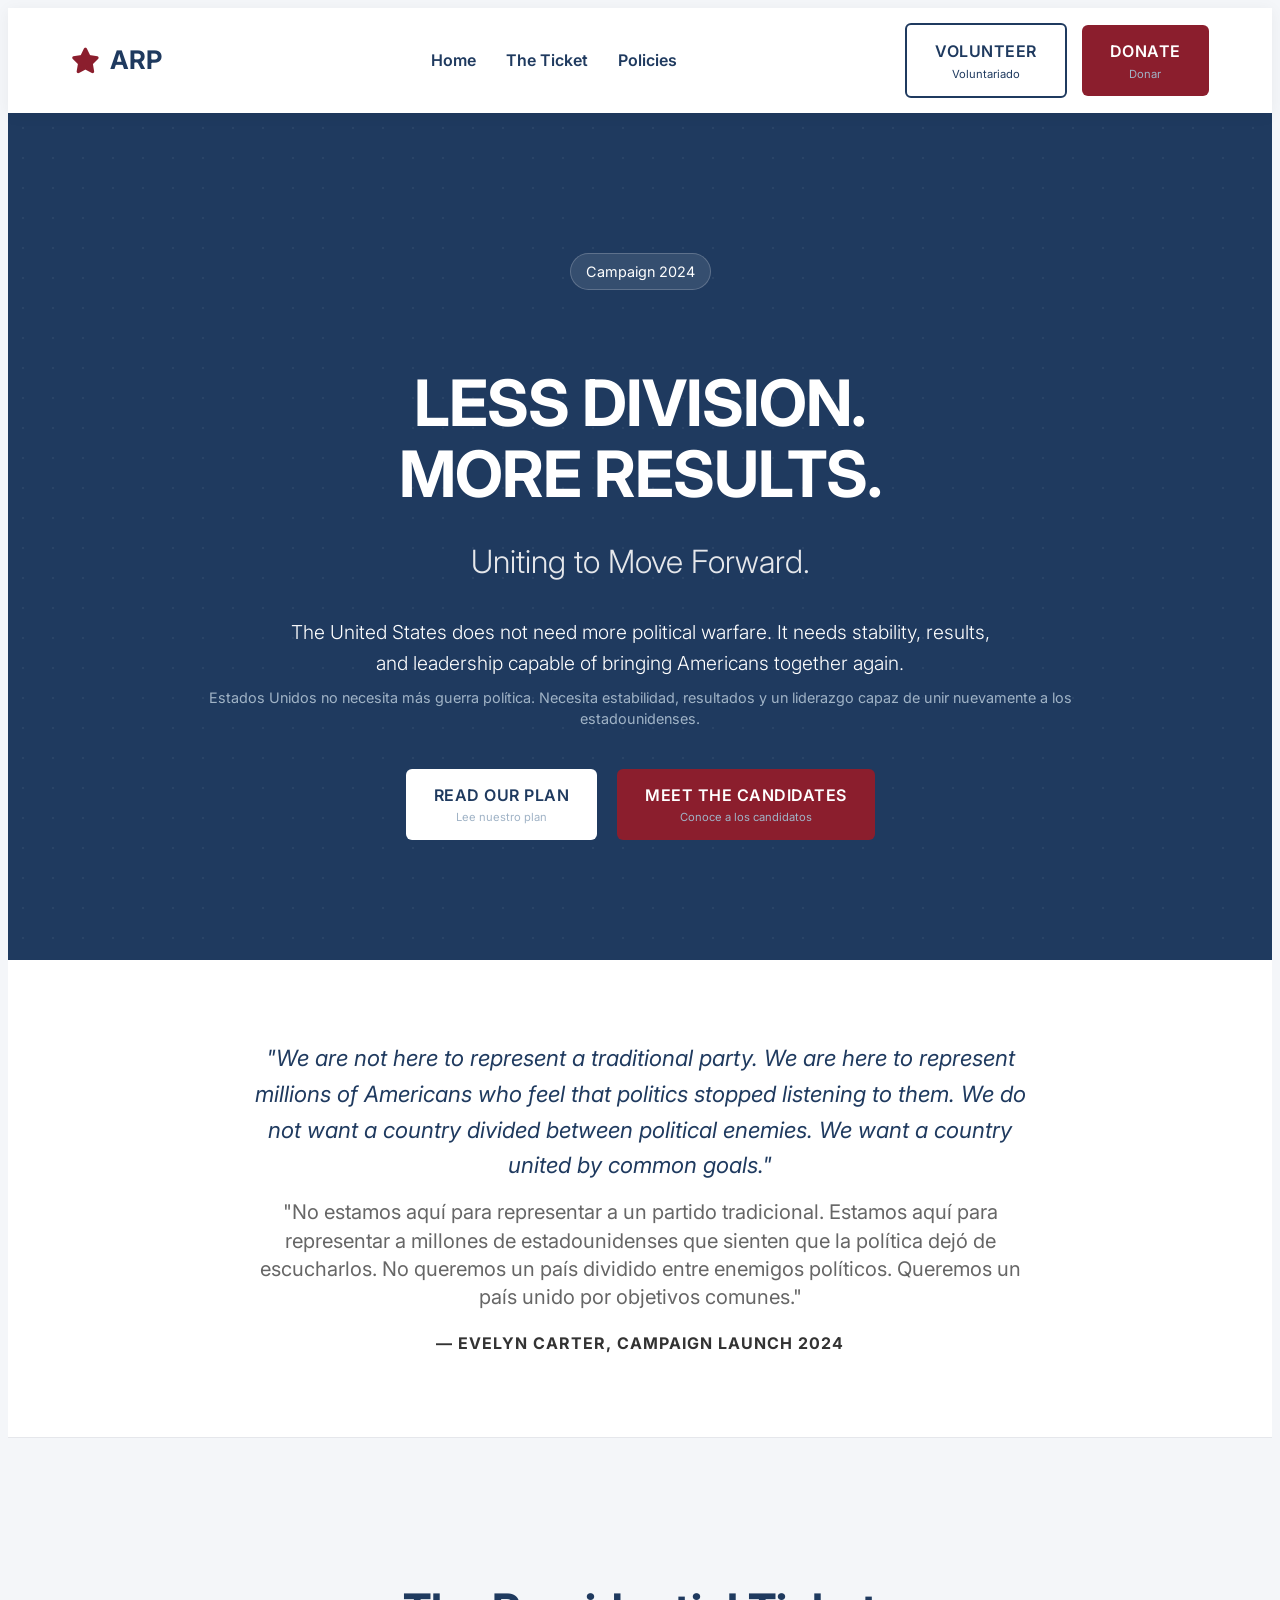
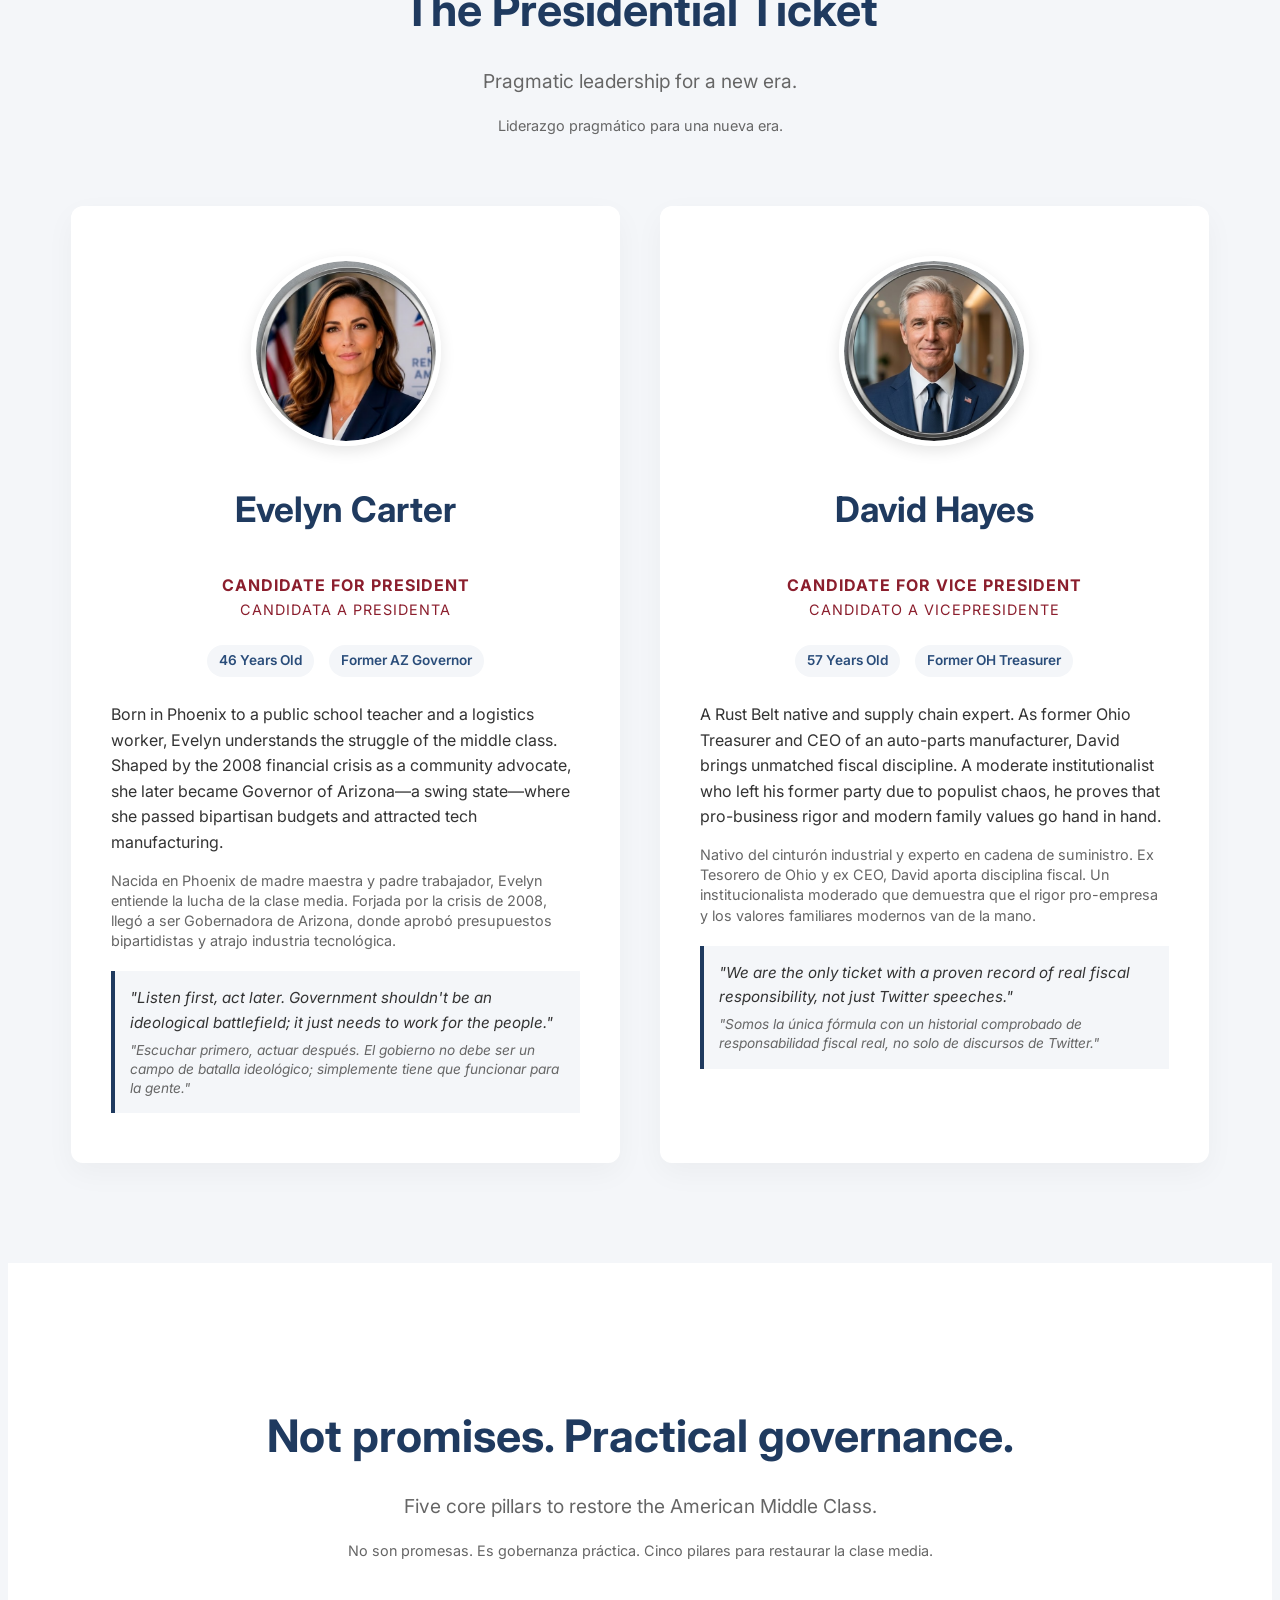
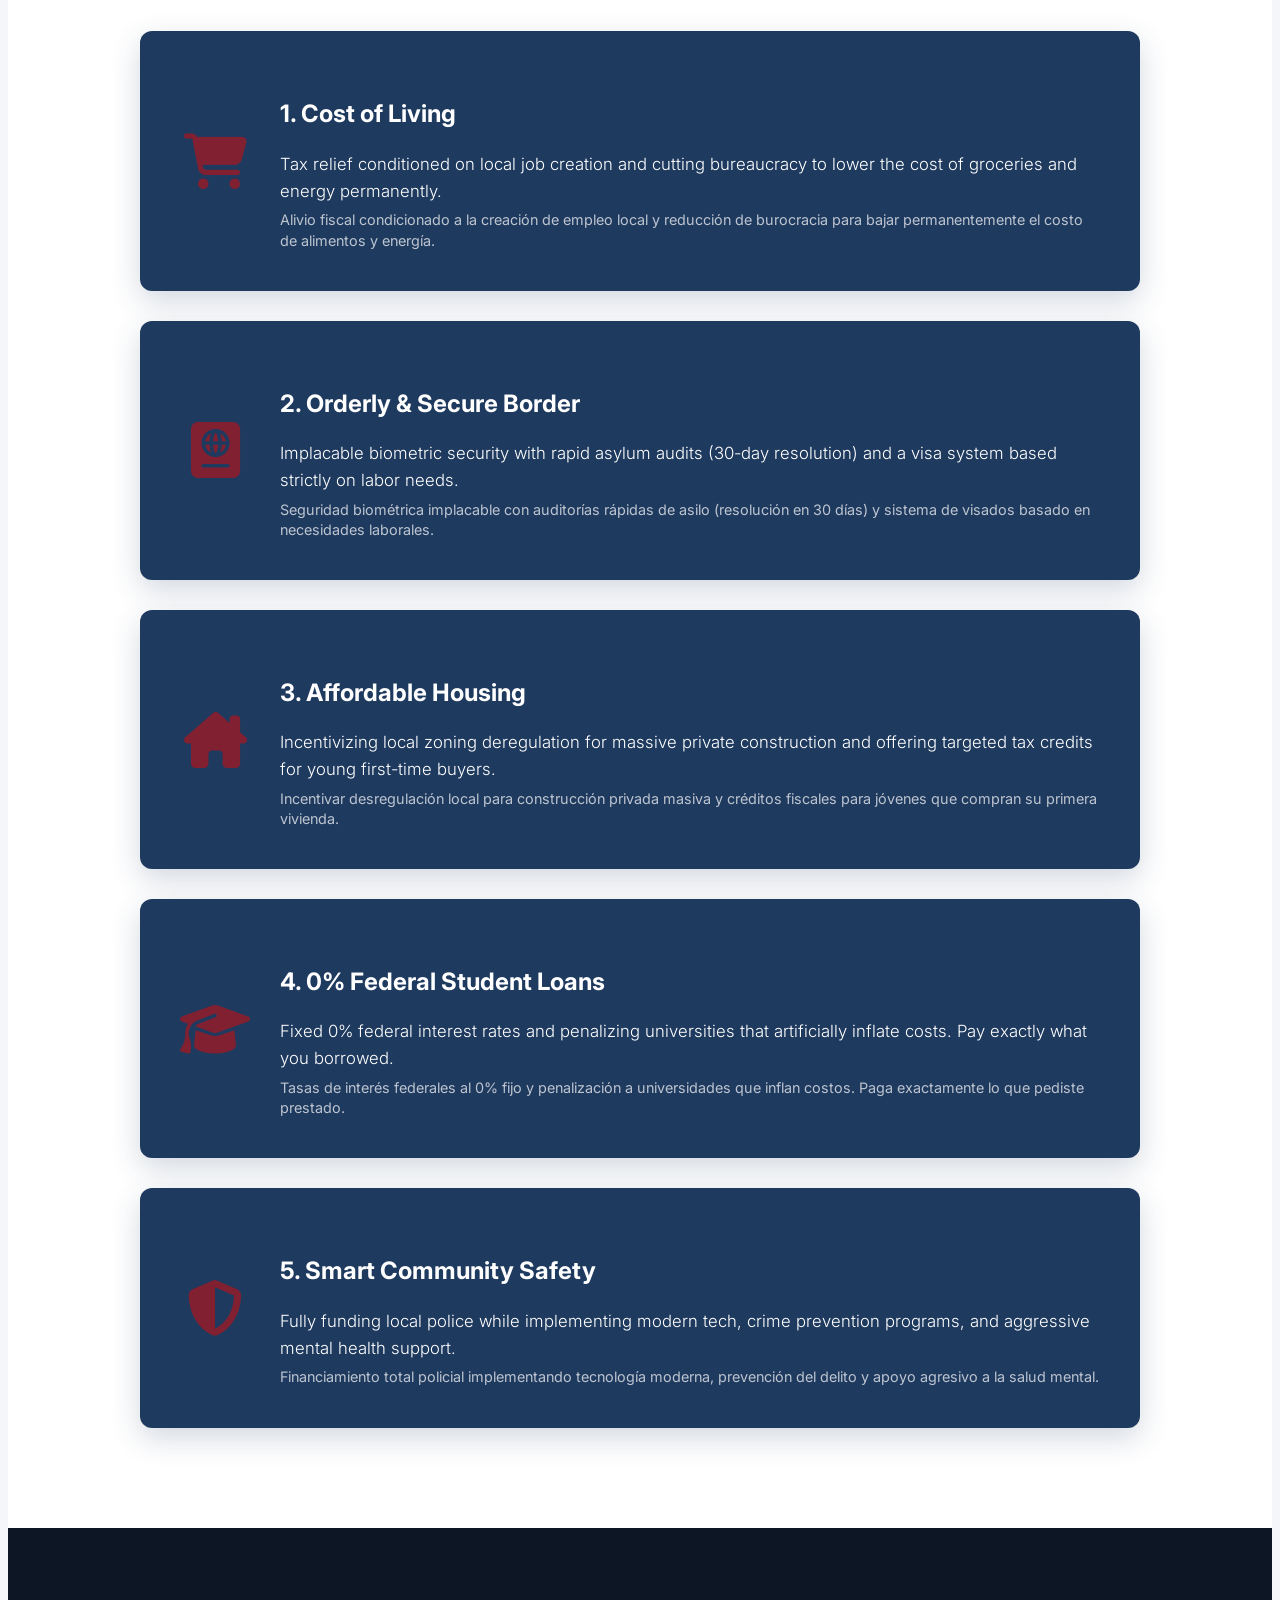
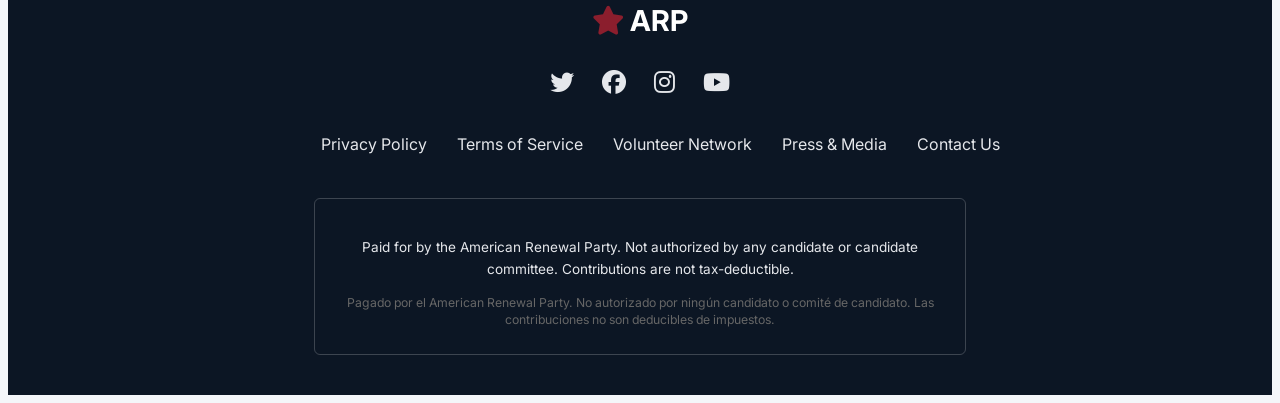
==== index.html @ 7a68fe69 "frist" ====
<!DOCTYPE html>
<html lang="en">
<head>
    <meta charset="UTF-8">
    <meta name="viewport" content="width=device-width, initial-scale=1.0">
    <meta name="description" content="American Renewal Party (ARP) - Uniting to Move Forward. Official Campaign Website for Evelyn Carter and David Hayes.">
    <title>American Renewal Party | Uniting to Move Forward</title>
    
    <!-- Favicon Placeholder -->
    <link rel="icon" href="data:image/svg+xml,<svg xmlns=%22http://www.w3.org/2000/svg%22 viewBox=%220 0 100 100%22><text y=%22.9em%22 font-size=%2290%22>🇺🇸</text></svg>">
    
    <!-- Google Fonts: Inter -->
    <link rel="preconnect" href="https://fonts.googleapis.com">
    <link rel="preconnect" href="https://fonts.gstatic.com" crossorigin>
    <link href="https://fonts.googleapis.com/css2?family=Inter:wght@300;400;500;600;700&display=swap" rel="stylesheet">
    
    <!-- Font Awesome for Icons -->
    <link rel="stylesheet" href="https://cdnjs.cloudflare.com/ajax/libs/font-awesome/6.4.0/css/all.min.css">

    <!-- Linking external stylesheet -->
    <link rel="stylesheet" href="css/styles.css">
</head>
<body>

    <!-- ========================================
         1. HEADER / NAVBAR
         ======================================== -->
    <header>
        <div class="logo">
            <i class="fa-solid fa-star"></i> ARP
        </div>
        <nav>
            <ul class="nav-links">
                <li><a href="#">Home</a></li>
                <li><a href="#ticket">The Ticket</a></li>
                <li><a href="#policies">Policies</a></li>
            </ul>
        </nav>
        <div class="nav-actions">
            <a href="#" class="btn btn-outline" style="color: var(--steel-blue); border-color: var(--steel-blue);">
                Volunteer
                <span class="es-text" style="color: inherit;">Voluntariado</span>
            </a>
            <a href="#" class="btn btn-red">
                DONATE
                <span class="es-text">Donar</span>
            </a>
        </div>
    </header>

    <!-- ========================================
         2. HERO SECTION
         ======================================== -->
    <section class="hero fade-in">
        <div class="hero-content">
            <div class="hero-badge">Campaign 2024</div>
            <h1>LESS DIVISION.<br>MORE RESULTS.</h1>
            <h2>Uniting to Move Forward.</h2>
            <p class="lead">The United States does not need more political warfare. It needs stability, results, and leadership capable of bringing Americans together again.</p>
            <span class="es-text">Estados Unidos no necesita más guerra política. Necesita estabilidad, resultados y un liderazgo capaz de unir nuevamente a los estadounidenses.</span>
            
            <div class="hero-buttons">
                <a href="#policies" class="btn btn-white">
                    Read Our Plan
                    <span class="es-text">Lee nuestro plan</span>
                </a>
                <a href="#ticket" class="btn btn-red">
                    Meet the Candidates
                    <span class="es-text">Conoce a los candidatos</span>
                </a>
            </div>
        </div>
    </section>

    <!-- ========================================
         3. SPEECH / MANIFESTO BLOCK
         ======================================== -->
    <section class="manifesto fade-in">
        <blockquote>
            "We are not here to represent a traditional party. We are here to represent millions of Americans who feel that politics stopped listening to them. We do not want a country divided between political enemies. We want a country united by common goals."
            <span class="es-text" style="color: var(--text-light); font-style: normal; margin-top: 15px;">"No estamos aquí para representar a un partido tradicional. Estamos aquí para representar a millones de estadounidenses que sienten que la política dejó de escucharlos. No queremos un país dividido entre enemigos políticos. Queremos un país unido por objetivos comunes."</span>
        </blockquote>
        <div class="author">— Evelyn Carter, Campaign Launch 2024</div>
    </section>

    <!-- ========================================
         4. PRESIDENTIAL TICKET SECTION
         ======================================== -->
    <section id="ticket" class="ticket-section">
        <div class="section-header fade-in">
            <h2>The Presidential Ticket</h2>
            <p style="color: var(--text-light); font-size: 1.2rem;">Pragmatic leadership for a new era.</p>
            <span class="es-text">Liderazgo pragmático para una nueva era.</span>
        </div>

        <div class="ticket-container">
            
            <!-- Candidate 1: Evelyn -->
            <div class="candidate-card fade-in" style="animation-delay: 0.1s;">
                <div class="img-placeholder">
                    <!-- Ruta actualizada apuntando a la carpeta assets/images -->
                    <img src="assets/images/evelyn.png" alt="Evelyn Carter" onerror="this.onerror=null; this.src='https://placehold.co/180x180/E5E7EB/666666?text=Foto+Evelyn';">
                </div>
                <h3>Evelyn Carter</h3>
                <div class="candidate-role">
                    Candidate for President
                    <span class="es-text" style="color: inherit; margin-top: 2px;">Candidata a Presidenta</span>
                </div>
                <div class="candidate-stats">
                    <span>46 Years Old</span>
                    <span>Former AZ Governor</span>
                </div>
                <div class="candidate-bio">
                    <p>Born in Phoenix to a public school teacher and a logistics worker, Evelyn understands the struggle of the middle class. Shaped by the 2008 financial crisis as a community advocate, she later became Governor of Arizona—a swing state—where she passed bipartisan budgets and attracted tech manufacturing.</p>
                    <span class="es-text">Nacida en Phoenix de madre maestra y padre trabajador, Evelyn entiende la lucha de la clase media. Forjada por la crisis de 2008, llegó a ser Gobernadora de Arizona, donde aprobó presupuestos bipartidistas y atrajo industria tecnológica.</span>
                </div>
                <div class="quote-box">
                    "Listen first, act later. Government shouldn't be an ideological battlefield; it just needs to work for the people."
                    <span class="es-text">"Escuchar primero, actuar después. El gobierno no debe ser un campo de batalla ideológico; simplemente tiene que funcionar para la gente."</span>
                </div>
            </div>

            <!-- Candidate 2: David -->
            <div class="candidate-card fade-in" style="animation-delay: 0.2s;">
                <div class="img-placeholder">
                    <!-- Ruta actualizada apuntando a la carpeta assets/images -->
                    <img src="assets/images/david.jpg" alt="David Hayes" onerror="this.onerror=null; this.src='https://placehold.co/180x180/E5E7EB/666666?text=Foto+David';">
                </div>
                <h3>David Hayes</h3>
                <div class="candidate-role">
                    Candidate for Vice President
                    <span class="es-text" style="color: inherit; margin-top: 2px;">Candidato a Vicepresidente</span>
                </div>
                <div class="candidate-stats">
                    <span>57 Years Old</span>
                    <span>Former OH Treasurer</span>
                </div>
                <div class="candidate-bio">
                    <p>A Rust Belt native and supply chain expert. As former Ohio Treasurer and CEO of an auto-parts manufacturer, David brings unmatched fiscal discipline. A moderate institutionalist who left his former party due to populist chaos, he proves that pro-business rigor and modern family values go hand in hand.</p>
                    <span class="es-text">Nativo del cinturón industrial y experto en cadena de suministro. Ex Tesorero de Ohio y ex CEO, David aporta disciplina fiscal. Un institucionalista moderado que demuestra que el rigor pro-empresa y los valores familiares modernos van de la mano.</span>
                </div>
                <div class="quote-box">
                    "We are the only ticket with a proven record of real fiscal responsibility, not just Twitter speeches."
                    <span class="es-text">"Somos la única fórmula con un historial comprobado de responsabilidad fiscal real, no solo de discursos de Twitter."</span>
                </div>
            </div>

        </div>
    </section>

    <!-- ========================================
         5. POLICY SOLUTIONS SECTION
         ======================================== -->
    <section id="policies" class="policies-section">
        <div class="section-header fade-in">
            <h2>Not promises. Practical governance.</h2>
            <p style="color: var(--text-light); font-size: 1.2rem;">Five core pillars to restore the American Middle Class.</p>
            <span class="es-text">No son promesas. Es gobernanza práctica. Cinco pilares para restaurar la clase media.</span>
        </div>

        <div class="policies-list">
            
            <div class="policy-block fade-in">
                <i class="fa-solid fa-cart-shopping"></i>
                <div class="policy-block-content">
                    <h3>1. Cost of Living</h3>
                    <p>Tax relief conditioned on local job creation and cutting bureaucracy to lower the cost of groceries and energy permanently.</p>
                    <span class="es-text">Alivio fiscal condicionado a la creación de empleo local y reducción de burocracia para bajar permanentemente el costo de alimentos y energía.</span>
                </div>
            </div>

            <div class="policy-block fade-in" style="animation-delay: 0.1s;">
                <i class="fa-solid fa-passport"></i>
                <div class="policy-block-content">
                    <h3>2. Orderly & Secure Border</h3>
                    <p>Implacable biometric security with rapid asylum audits (30-day resolution) and a visa system based strictly on labor needs.</p>
                    <span class="es-text">Seguridad biométrica implacable con auditorías rápidas de asilo (resolución en 30 días) y sistema de visados basado en necesidades laborales.</span>
                </div>
            </div>

            <div class="policy-block fade-in" style="animation-delay: 0.2s;">
                <i class="fa-solid fa-house-chimney"></i>
                <div class="policy-block-content">
                    <h3>3. Affordable Housing</h3>
                    <p>Incentivizing local zoning deregulation for massive private construction and offering targeted tax credits for young first-time buyers.</p>
                    <span class="es-text">Incentivar desregulación local para construcción privada masiva y créditos fiscales para jóvenes que compran su primera vivienda.</span>
                </div>
            </div>

            <div class="policy-block fade-in" style="animation-delay: 0.3s;">
                <i class="fa-solid fa-graduation-cap"></i>
                <div class="policy-block-content">
                    <h3>4. 0% Federal Student Loans</h3>
                    <p>Fixed 0% federal interest rates and penalizing universities that artificially inflate costs. Pay exactly what you borrowed.</p>
                    <span class="es-text">Tasas de interés federales al 0% fijo y penalización a universidades que inflan costos. Paga exactamente lo que pediste prestado.</span>
                </div>
            </div>

            <div class="policy-block fade-in" style="animation-delay: 0.4s;">
                <i class="fa-solid fa-shield-halved"></i>
                <div class="policy-block-content">
                    <h3>5. Smart Community Safety</h3>
                    <p>Fully funding local police while implementing modern tech, crime prevention programs, and aggressive mental health support.</p>
                    <span class="es-text">Financiamiento total policial implementando tecnología moderna, prevención del delito y apoyo agresivo a la salud mental.</span>
                </div>
            </div>

        </div>
    </section>

    <!-- ========================================
         6. FOOTER
         ======================================== -->
    <footer>
        <div class="footer-logo">
            <i class="fa-solid fa-star" style="color: var(--dark-red);"></i> ARP
        </div>
        
        <div class="footer-social">
            <a href="#"><i class="fa-brands fa-twitter"></i></a>
            <a href="#"><i class="fa-brands fa-facebook"></i></a>
            <a href="#"><i class="fa-brands fa-instagram"></i></a>
            <a href="#"><i class="fa-brands fa-youtube"></i></a>
        </div>

        <ul class="footer-links">
            <li><a href="#">Privacy Policy</a></li>
            <li><a href="#">Terms of Service</a></li>
            <li><a href="#">Volunteer Network</a></li>
            <li><a href="#">Press & Media</a></li>
            <li><a href="#">Contact Us</a></li>
        </ul>

        <div class="disclaimer-box">
            <p>Paid for by the American Renewal Party. Not authorized by any candidate or candidate committee. Contributions are not tax-deductible.</p>
            <span class="es-text">Pagado por el American Renewal Party. No autorizado por ningún candidato o comité de candidato. Las contribuciones no son deducibles de impuestos.</span>
        </div>
    </footer>

</body>
</html>
---- css/styles.css ----
/* ========================================
CSS VARIABLES & PALETTE
======================================== */
:root {
--steel-blue: #1F3A5F;
--steel-light: #2A4D7A;
--white: #FFFFFF;
--silver-gray: #E5E7EB;
--light-bg: #F4F6F9;
--dark-red: #8B1E2D;
--text-main: #333333;
--text-light: #666666;
--dark-bg: #152740;
}

/* ========================================
GLOBAL STYLES
======================================== */

{ margin: 0; padding: 0; box-sizing: border-box; }
html { scroll-behavior: smooth; }
body {
font-family: 'Inter', sans-serif;
color: var(--text-main);
background-color: var(--light-bg);
line-height: 1.6;
}
a { text-decoration: none; color: inherit; }
ul { list-style: none; }

.container {
max-width: 1200px;
margin: 0 auto;
padding: 0 5%;
}

/* Bilingual Styling */
.es-text {
display: block;
font-size: 0.9em;
color: var(--text-light);
margin-top: 6px;
font-weight: 400;
line-height: 1.4;
}
.dark-bg .es-text, .hero .es-text, .btn .es-text {
color: #A0B3C6;
}

/* Animations */
.fade-in {
animation: fadeIn 1s ease-out forwards;
opacity: 0;
transform: translateY(20px);
}
@keyframes fadeIn {
to { opacity: 1; transform: translateY(0); }
}

/* ========================================
BUTTONS
======================================== */
.btn {
display: inline-block;
padding: 14px 28px;
border-radius: 6px;
font-weight: 600;
text-transform: uppercase;
letter-spacing: 0.5px;
transition: all 0.3s ease;
cursor: pointer;
border: none;
text-align: center;
}
.btn .es-text { margin-top: 2px; font-size: 0.7em; letter-spacing: 0; text-transform: none; }
.btn-blue { background-color: var(--steel-blue); color: var(--white); }
.btn-blue:hover { background-color: #162a45; transform: translateY(-2px); box-shadow: 0 4px 10px rgba(31, 58, 95, 0.3); }
.btn-red { background-color: var(--dark-red); color: var(--white); }
.btn-red:hover { background-color: #6a1622; transform: translateY(-2px); box-shadow: 0 4px 10px rgba(139, 30, 45, 0.3); }
.btn-outline { border: 2px solid var(--white); color: var(--white); }
.btn-outline:hover { background-color: var(--white); color: var(--steel-blue); }

.btn-white { background-color: var(--white); color: var(--steel-blue); }
.btn-white:hover { background-color: var(--silver-gray); transform: translateY(-2px); box-shadow: 0 4px 10px rgba(255, 255, 255, 0.3); }

/* ========================================

HEADER / NAVBAR
======================================== */
header {
background-color: var(--white);
position: sticky;
top: 0;
z-index: 1000;
box-shadow: 0 2px 15px rgba(0,0,0,0.05);
padding: 15px 5%;
display: flex;
justify-content: space-between;
align-items: center;
}
.logo { font-size: 1.6rem; font-weight: 700; color: var(--steel-blue); display: flex; align-items: center; gap: 10px; }
.logo i { color: var(--dark-red); }
.nav-links { display: flex; gap: 30px; }
.nav-links a { font-weight: 600; color: var(--steel-blue); transition: color 0.3s ease; }
.nav-links a:hover { color: var(--dark-red); }
.nav-actions { display: flex; gap: 15px; align-items: center; }

/* ========================================
2. HERO SECTION
======================================== */
.hero {
background-color: var(--steel-blue);
color: var(--white);
padding: 140px 5% 120px;
text-align: center;
position: relative;
overflow: hidden;
}
.hero::before {
content: ''; position: absolute; top: 0; left: 0; right: 0; bottom: 0;
background-image: radial-gradient(circle, rgba(255,255,255,0.05) 1px, transparent 1px);
background-size: 30px 30px; pointer-events: none;
}
.hero-content { position: relative; z-index: 1; max-width: 900px; margin: 0 auto; }
.hero-badge {
display: inline-block; padding: 6px 15px; background: rgba(255,255,255,0.1);
border-radius: 20px; font-size: 0.9rem; margin-bottom: 25px; border: 1px solid rgba(255,255,255,0.2);
}
.hero h1 { font-size: 4rem; font-weight: 700; margin-bottom: 10px; letter-spacing: -1px; line-height: 1.1; }
.hero h2 { font-size: 2rem; font-weight: 300; margin-bottom: 30px; color: var(--silver-gray); }
.hero p.lead { font-size: 1.2rem; font-weight: 300; margin-bottom: 10px; max-width: 700px; margin-left: auto; margin-right: auto; }
.hero-buttons { display: flex; justify-content: center; gap: 20px; margin-top: 40px; }

/* ========================================
3. SPEECH / MANIFESTO BLOCK
======================================== */
.manifesto {
background-color: var(--white);
padding: 80px 5%;
text-align: center;
border-bottom: 1px solid var(--silver-gray);
}
.manifesto blockquote {
max-width: 800px; margin: 0 auto; font-size: 1.4rem; font-style: italic; color: var(--steel-blue); line-height: 1.6;
}
.manifesto .author {
margin-top: 20px; font-weight: 700; color: var(--text-main); text-transform: uppercase; letter-spacing: 1px;
}

/* ========================================
4. PRESIDENTIAL TICKET SECTION
======================================== */
.ticket-section { padding: 100px 5%; background-color: var(--light-bg); }
.section-header { text-align: center; margin-bottom: 70px; }
.section-header h2 { font-size: 2.8rem; color: var(--steel-blue); margin-bottom: 10px; }

.ticket-container { max-width: 1200px; margin: 0 auto; display: grid; grid-template-columns: 1fr 1fr; gap: 40px; }
.candidate-card {
background: var(--white); padding: 50px 40px; border-radius: 12px; box-shadow: 0 10px 30px rgba(0,0,0,0.04);
transition: transform 0.3s ease; position: relative; overflow: hidden;
}
.candidate-card:hover { transform: translateY(-5px); box-shadow: 0 15px 40px rgba(0,0,0,0.08); }
.candidate-card::top-border {
content: ''; position: absolute; top: 0; left: 0; right: 0; height: 5px; background-color: var(--steel-blue);
}

/* --- ESTILOS DE IMAGEN ACTUALIZADOS PARA CENTRAR LOS ROSTROS --- */
.img-placeholder {
width: 180px; height: 180px;
margin: 0 auto 25px; display: flex; align-items: center; justify-content: center;
border: 5px solid var(--white);
box-shadow: 0 5px 15px rgba(0,0,0,0.1);
border-radius: 50%;
overflow: hidden;
}

.img-placeholder img {
width: 100%;
height: 100%;
object-fit: cover;
border-radius: 50%;
/* Esta es la clave: ajusta el enfoque de la imagen más hacia arriba.
'center' es el eje X, '15%' es el eje Y (más cerca del borde superior) */
object-position: center 15%;
}

.candidate-card h3 { color: var(--steel-blue); font-size: 2.2rem; text-align: center; }
.candidate-role { font-weight: 700; color: var(--dark-red); text-align: center; margin-bottom: 25px; text-transform: uppercase; letter-spacing: 1px; }
.candidate-stats {
display: flex; justify-content: center; gap: 15px; margin-bottom: 25px; font-size: 0.85rem; font-weight: 600; color: var(--steel-light);
}
.candidate-stats span { background: var(--light-bg); padding: 5px 12px; border-radius: 20px; }
.candidate-bio p { margin-bottom: 15px; font-size: 1rem; color: var(--text-main); }
.quote-box {
background: var(--light-bg); border-left: 4px solid var(--steel-blue); padding: 15px; margin-top: 20px; font-style: italic; font-size: 0.95rem;
}

/* ========================================
5. POLICY SOLUTIONS SECTION
======================================== */
.policies-section { padding: 100px 5%; background-color: var(--white); text-align: center; }
.policies-list {
max-width: 1000px; margin: 0 auto; display: flex; flex-direction: column; gap: 30px;
}
.policy-block {
background: var(--steel-blue); color: var(--white); padding: 40px; border-radius: 12px;
display: flex; align-items: center; gap: 30px; box-shadow: 0 10px 30px rgba(31, 58, 95, 0.2);
text-align: left; transition: transform 0.3s ease;
}
.policy-block:hover { transform: translateY(-3px); box-shadow: 0 15px 40px rgba(31, 58, 95, 0.3); }
.policy-block i { font-size: 3.5rem; color: var(--dark-red); opacity: 0.9; min-width: 70px; text-align: center; }
.policy-block-content h3 { font-size: 1.5rem; margin-bottom: 10px; color: var(--white); }
.policy-block-content p { font-size: 1.05rem; margin-bottom: 5px; font-weight: 300; }
.policy-block-content .es-text { color: rgba(255,255,255,0.7); }

/* ========================================
6. FOOTER
======================================== */
footer { background-color: #0c1624; color: var(--silver-gray); padding: 70px 5% 40px; text-align: center; }
.footer-logo { font-size: 1.8rem; font-weight: 700; color: var(--white); margin-bottom: 20px; }
.footer-social { margin-bottom: 30px; }
.footer-social a { color: var(--silver-gray); font-size: 1.5rem; margin: 0 12px; transition: color 0.3s ease; }
.footer-social a:hover { color: var(--white); }
.footer-links { display: flex; justify-content: center; gap: 30px; margin-bottom: 40px; flex-wrap: wrap; }
.footer-links a:hover { color: var(--white); text-decoration: underline; }
.disclaimer-box { border: 1px solid rgba(255,255,255,0.2); padding: 25px; max-width: 600px; margin: 0 auto; border-radius: 6px; font-size: 0.85rem; }

/* ========================================
RESPONSIVE
======================================== */
@media (max-width: 992px) {
.ticket-container { grid-template-columns: 1fr; }
.policy-block { flex-direction: column; text-align: center; }
.policy-block i { margin-bottom: 10px; min-width: auto; }
.hero h1 { font-size: 3rem; }
.hero h2 { font-size: 1.5rem; }
}
@media (max-width: 768px) {
header { flex-direction: column; gap: 15px; }
.nav-links { flex-wrap: wrap; justify-content: center; gap: 15px; }
.nav-actions { width: 100%; flex-direction: column; gap: 15px; }
.nav-actions .btn { width: 100%; }
.hero { padding: 100px 5% 80px; }
.hero-buttons { flex-direction: column; width: 100%; max-width: 350px; margin: 40px auto 0; }
.hero-buttons .btn { width: 100%; }
.manifesto blockquote { font-size: 1.1rem; }
.policy-block { padding: 30px 20px; }
}
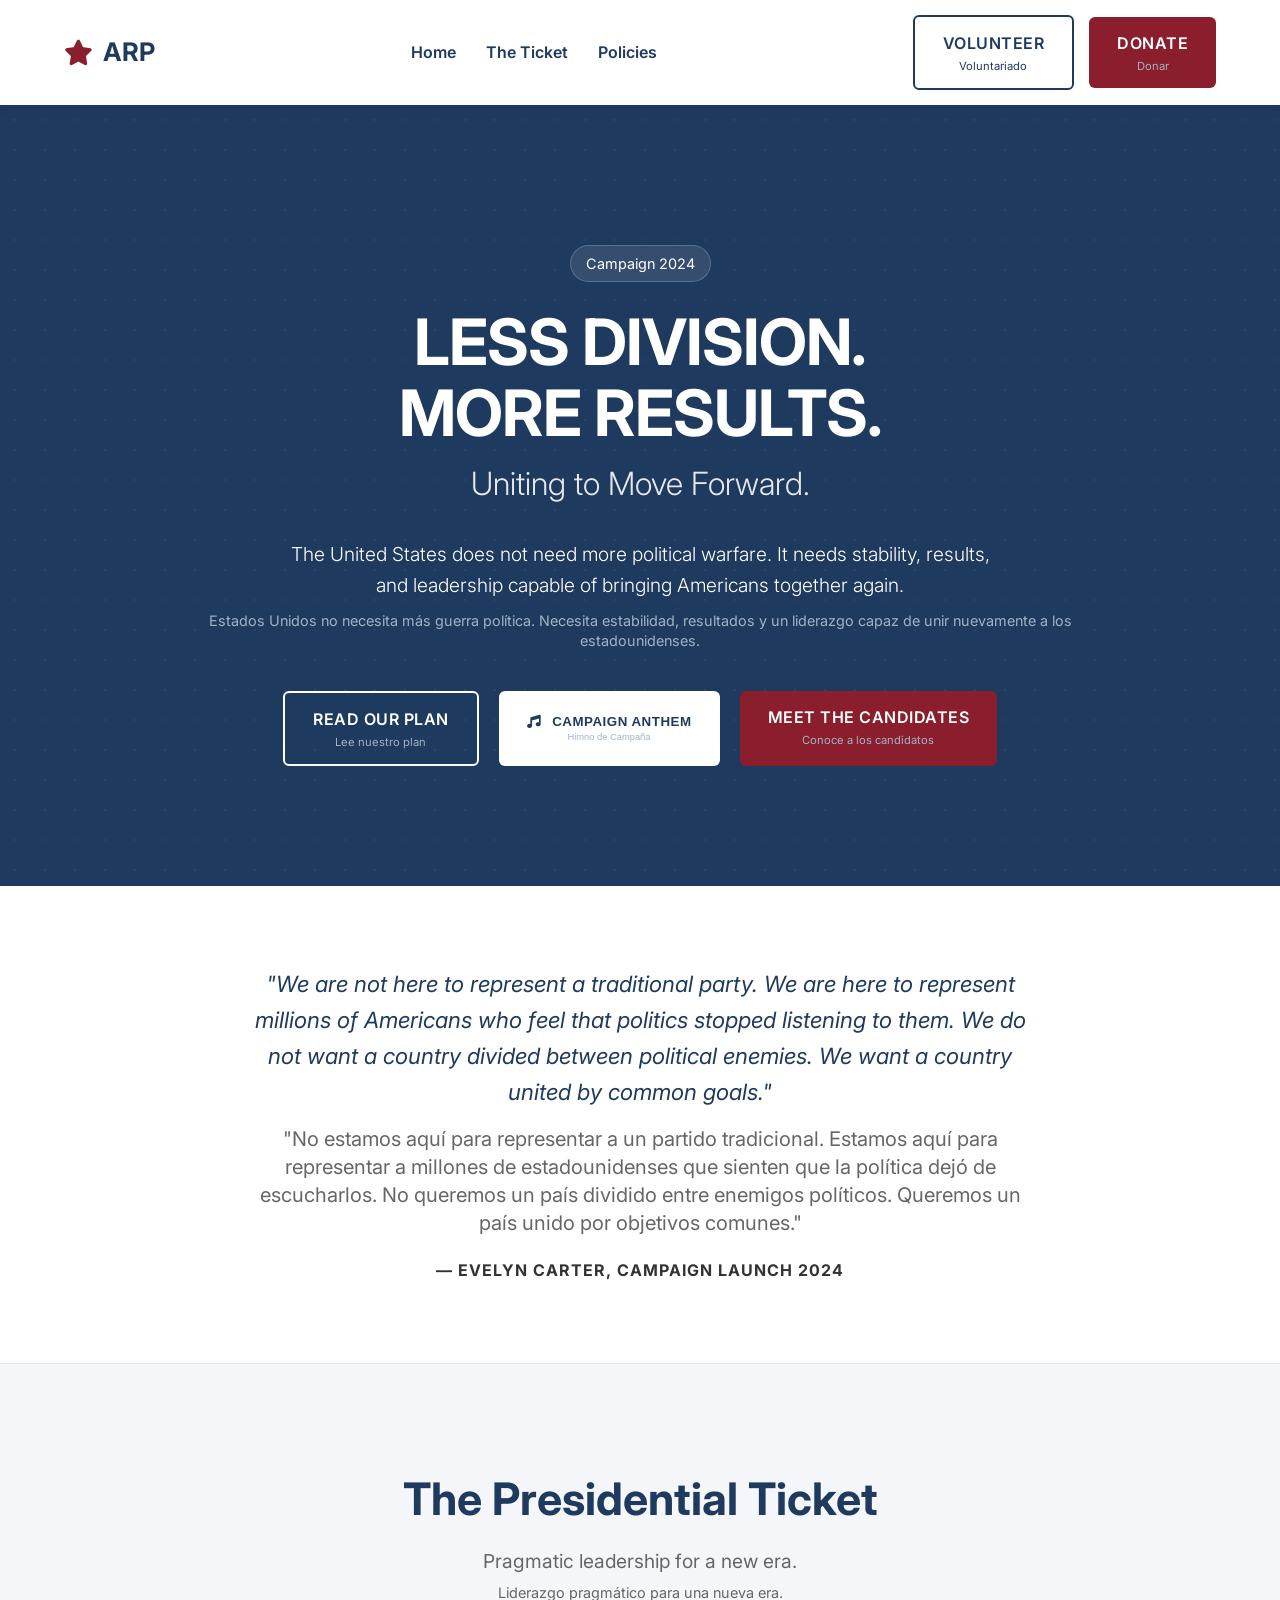
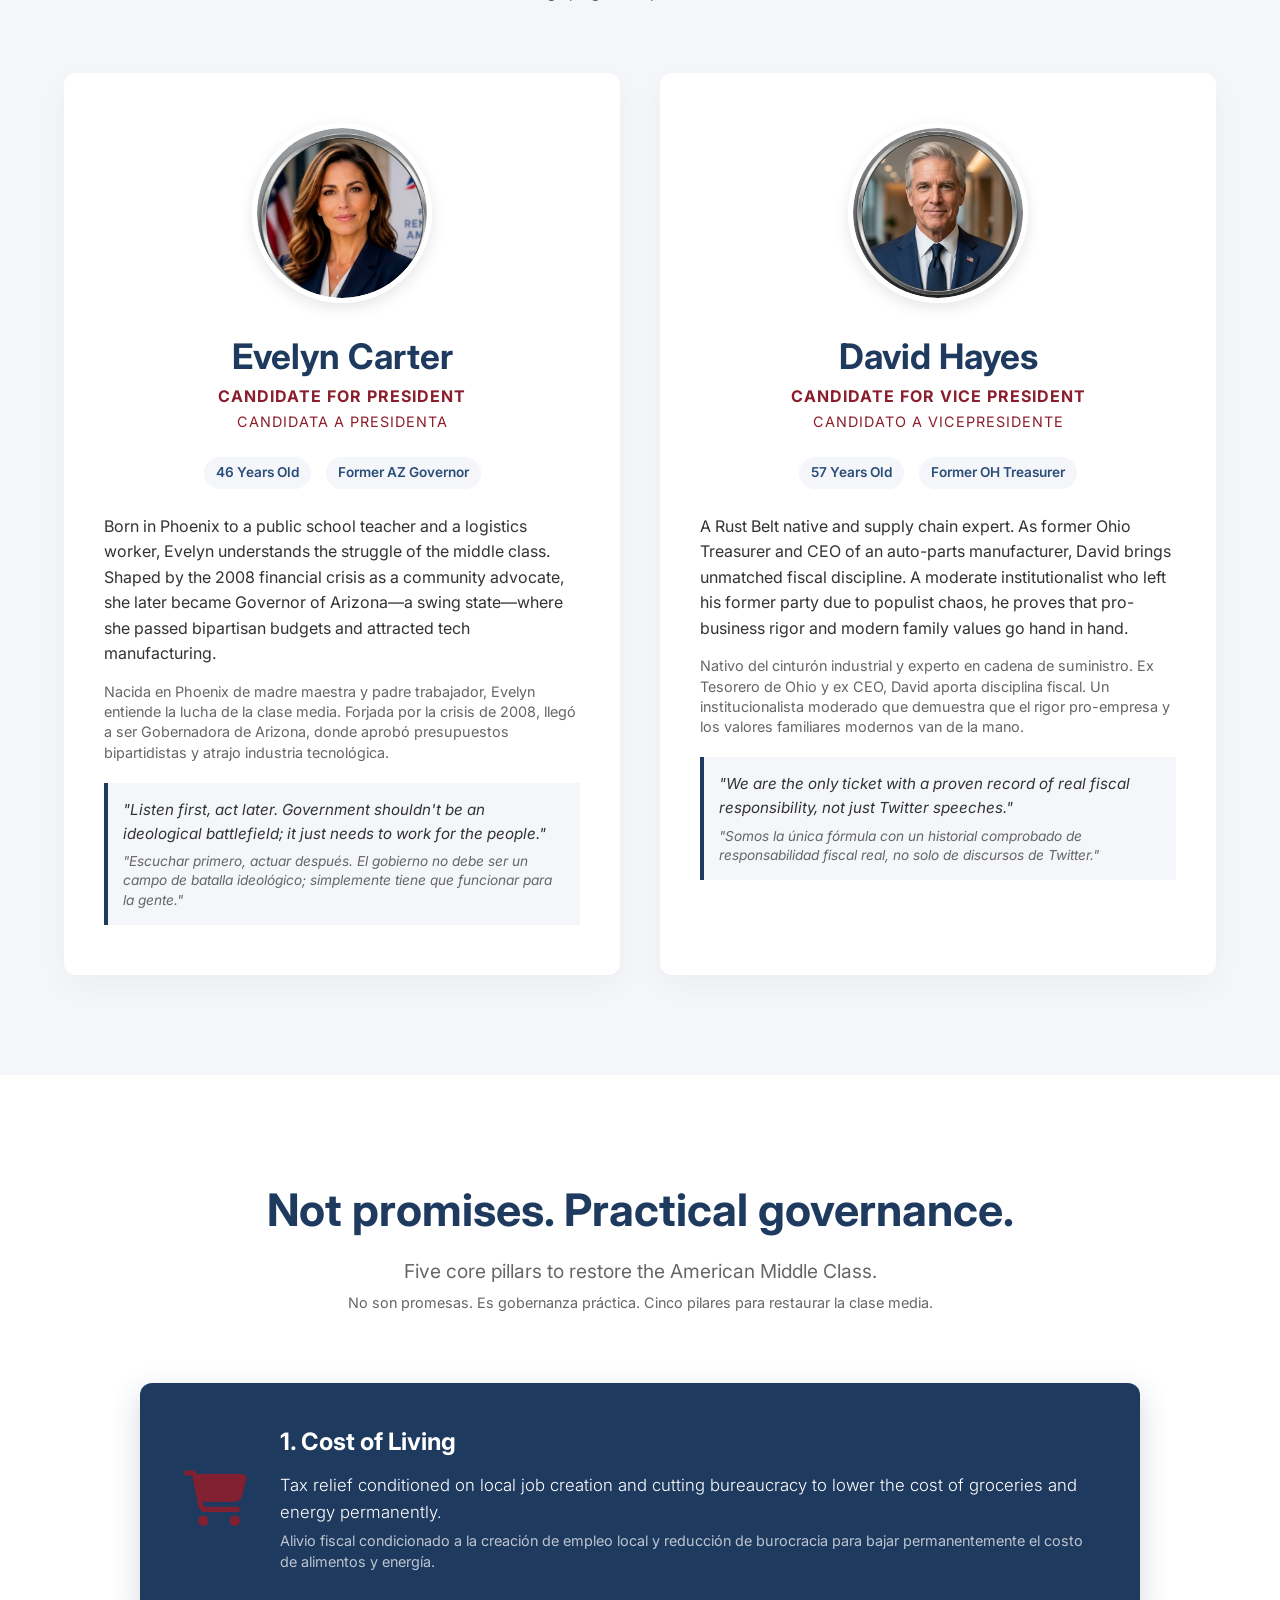
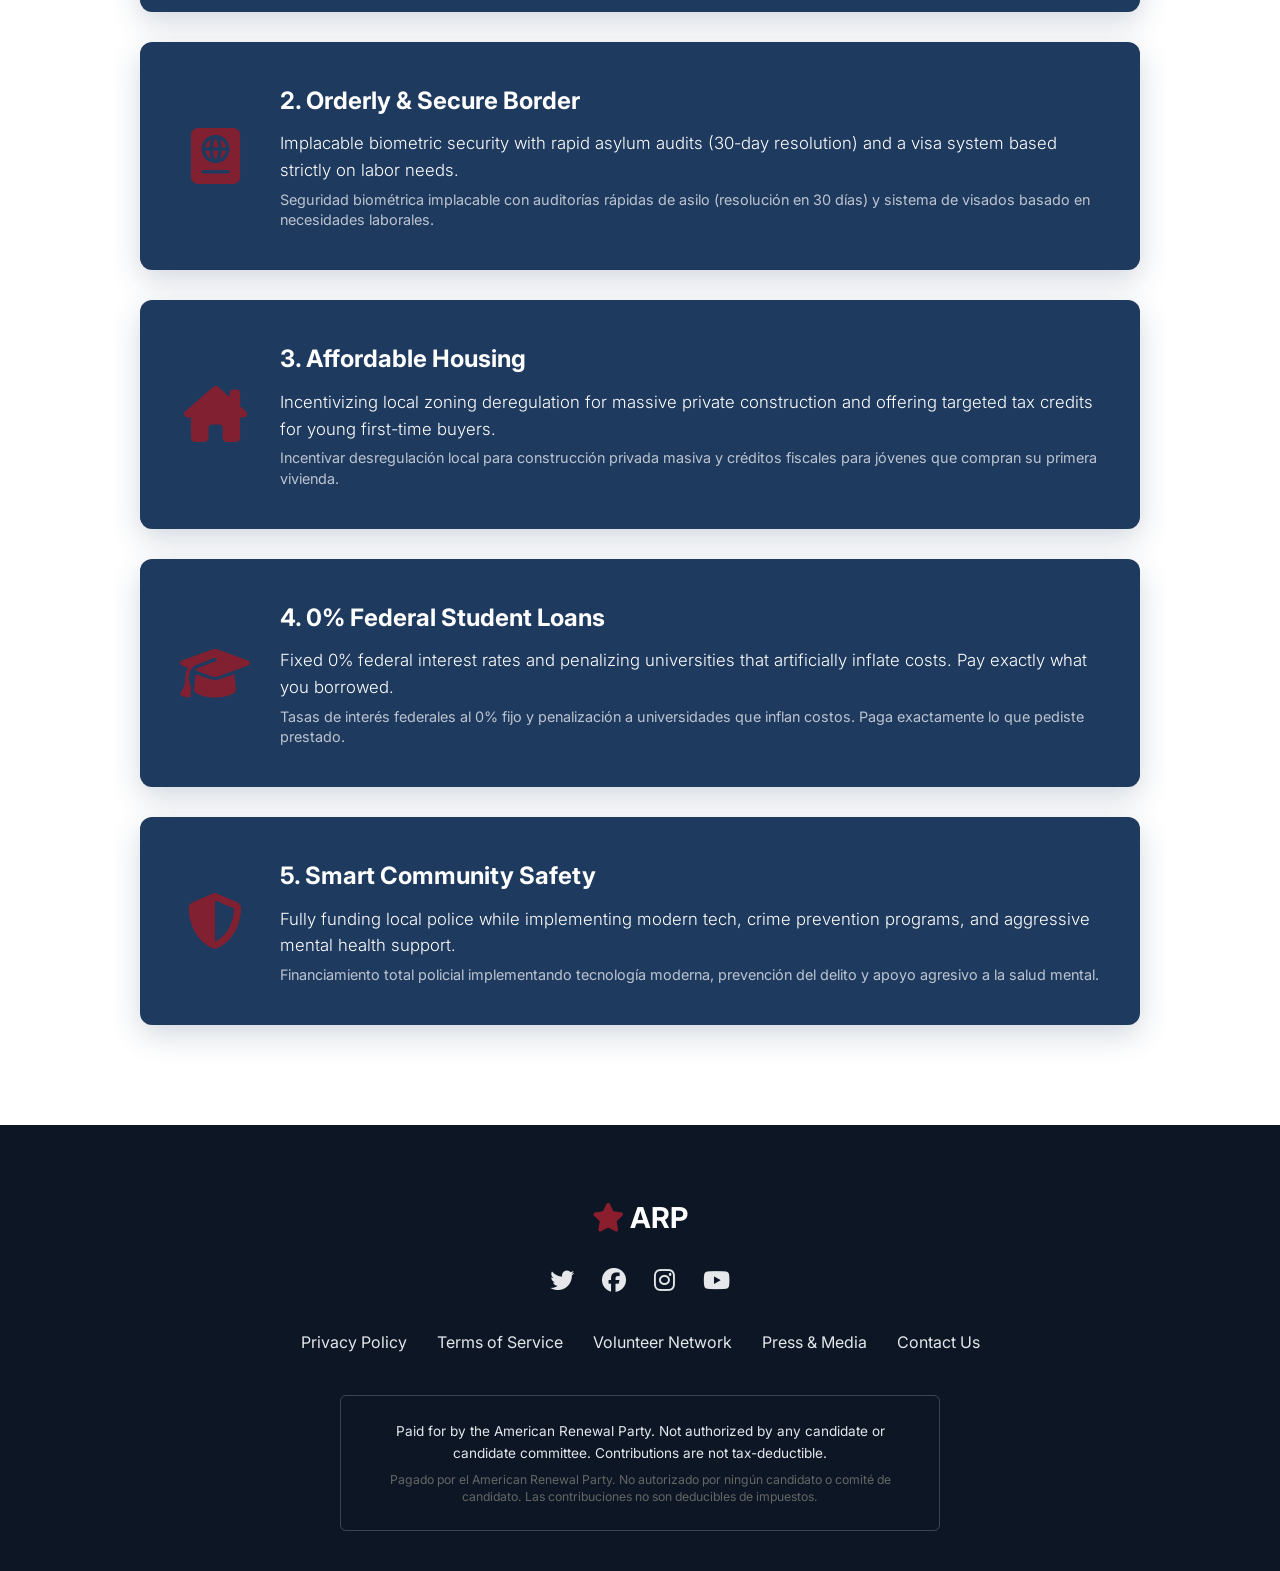
==== commit 540e971e: "2nd" ====
--- a/index.html
+++ b/index.html
@@ -60,10 +60,19 @@
             <span class="es-text">Estados Unidos no necesita más guerra política. Necesita estabilidad, resultados y un liderazgo capaz de unir nuevamente a los estadounidenses.</span>
             
             <div class="hero-buttons">
-                <a href="#policies" class="btn btn-white">
+                <!-- Botón restaurado: Read Our Plan -->
+                <a href="#policies" class="btn btn-outline">
                     Read Our Plan
                     <span class="es-text">Lee nuestro plan</span>
                 </a>
+                
+                <!-- Botón de la canción -->
+                <button id="togglePlayerBtn" class="btn btn-white">
+                    <i class="fa-solid fa-music" style="margin-right: 8px;"></i> Campaign Anthem
+                    <span class="es-text">Himno de Campaña</span>
+                </button>
+                
+                <!-- Botón de los candidatos -->
                 <a href="#ticket" class="btn btn-red">
                     Meet the Candidates
                     <span class="es-text">Conoce a los candidatos</span>
@@ -237,5 +246,83 @@
         </div>
     </footer>
 
+    <!-- ========================================
+         7. FLOATING AUDIO PLAYER & JAVASCRIPT
+         ======================================== -->
+    <audio id="campaignAudio" loop>
+        <!-- Asegúrate de tener tu archivo mp3 en esta ruta -->
+        <source src="assets/audio/cancion-campana.mp3" type="audio/mpeg">
+        Your browser does not support the audio element.
+    </audio>
+
+    <div id="campaignPlayer" class="campaign-player hidden">
+        <div class="player-controls">
+            <button id="playPauseBtn"><i class="fa-solid fa-play"></i></button>
+        </div>
+        <div class="player-info">
+            <span class="song-title">Uniting to Move Forward</span>
+            <span class="song-subtitle">Campaign Anthem <span class="es-text-inline">- Himno Oficial</span></span>
+        </div>
+        <div class="player-close">
+            <button id="closePlayerBtn"><i class="fa-solid fa-xmark"></i></button>
+        </div>
+        <div class="player-progress-container">
+            <div id="playerProgress" class="player-progress"></div>
+        </div>
+    </div>
+
+    <!-- Script del reproductor -->
+    <script>
+        document.addEventListener('DOMContentLoaded', () => {
+            const audio = document.getElementById('campaignAudio');
+            const playPauseBtn = document.getElementById('playPauseBtn');
+            const playPauseIcon = playPauseBtn.querySelector('i');
+            const togglePlayerBtn = document.getElementById('togglePlayerBtn');
+            const campaignPlayer = document.getElementById('campaignPlayer');
+            const closePlayerBtn = document.getElementById('closePlayerBtn');
+            const progressBar = document.getElementById('playerProgress');
+
+            // Función para alternar entre reproducir y pausar
+            function togglePlay() {
+                if (audio.paused) {
+                    audio.play().catch(e => console.log("Reproducción bloqueada por el navegador."));
+                    playPauseIcon.classList.remove('fa-play');
+                    playPauseIcon.classList.add('fa-pause');
+                } else {
+                    audio.pause();
+                    playPauseIcon.classList.remove('fa-pause');
+                    playPauseIcon.classList.add('fa-play');
+                }
+            }
+
+            // Al hacer clic en "Campaign Anthem" en la sección Hero
+            togglePlayerBtn.addEventListener('click', (e) => {
+                e.preventDefault();
+                campaignPlayer.classList.remove('hidden'); // Mostrar reproductor
+                if (audio.paused) {
+                    togglePlay(); // Reproducir si está pausado
+                }
+            });
+
+            // Botón de play/pause del reproductor flotante
+            playPauseBtn.addEventListener('click', togglePlay);
+
+            // Botón de cerrar (X)
+            closePlayerBtn.addEventListener('click', () => {
+                audio.pause();
+                playPauseIcon.classList.remove('fa-pause');
+                playPauseIcon.classList.add('fa-play');
+                campaignPlayer.classList.add('hidden'); // Ocultar reproductor
+            });
+
+            // Actualizar la barra de progreso
+            audio.addEventListener('timeupdate', () => {
+                if (audio.duration) {
+                    const progressPercent = (audio.currentTime / audio.duration) * 100;
+                    progressBar.style.width = progressPercent + '%';
+                }
+            });
+        });
+    </script>
 </body>
 </html>
--- a/css/styles.css
+++ b/css/styles.css
@@ -1,76 +1,75 @@
 /* ========================================
-CSS VARIABLES & PALETTE
-======================================== */
+   CSS VARIABLES & PALETTE
+   ======================================== */
 :root {
---steel-blue: #1F3A5F;
---steel-light: #2A4D7A;
---white: #FFFFFF;
---silver-gray: #E5E7EB;
---light-bg: #F4F6F9;
---dark-red: #8B1E2D;
---text-main: #333333;
---text-light: #666666;
---dark-bg: #152740;
-}
-
-/* ========================================
-GLOBAL STYLES
-======================================== */
-
-{ margin: 0; padding: 0; box-sizing: border-box; }
+    --steel-blue: #1F3A5F;
+    --steel-light: #2A4D7A;
+    --white: #FFFFFF;
+    --silver-gray: #E5E7EB;
+    --light-bg: #F4F6F9;
+    --dark-red: #8B1E2D;
+    --text-main: #333333;
+    --text-light: #666666;
+    --dark-bg: #152740;
+}
+
+/* ========================================
+   GLOBAL STYLES
+   ======================================== */
+* { margin: 0; padding: 0; box-sizing: border-box; }
 html { scroll-behavior: smooth; }
 body {
-font-family: 'Inter', sans-serif;
-color: var(--text-main);
-background-color: var(--light-bg);
-line-height: 1.6;
+    font-family: 'Inter', sans-serif;
+    color: var(--text-main);
+    background-color: var(--light-bg);
+    line-height: 1.6;
 }
 a { text-decoration: none; color: inherit; }
 ul { list-style: none; }
 
 .container {
-max-width: 1200px;
-margin: 0 auto;
-padding: 0 5%;
+    max-width: 1200px;
+    margin: 0 auto;
+    padding: 0 5%;
 }
 
 /* Bilingual Styling */
 .es-text {
-display: block;
-font-size: 0.9em;
-color: var(--text-light);
-margin-top: 6px;
-font-weight: 400;
-line-height: 1.4;
+    display: block;
+    font-size: 0.9em;
+    color: var(--text-light);
+    margin-top: 6px;
+    font-weight: 400;
+    line-height: 1.4;
 }
 .dark-bg .es-text, .hero .es-text, .btn .es-text {
-color: #A0B3C6;
+    color: #A0B3C6;
 }
 
 /* Animations */
 .fade-in {
-animation: fadeIn 1s ease-out forwards;
-opacity: 0;
-transform: translateY(20px);
+    animation: fadeIn 1s ease-out forwards;
+    opacity: 0;
+    transform: translateY(20px);
 }
 @keyframes fadeIn {
-to { opacity: 1; transform: translateY(0); }
-}
-
-/* ========================================
-BUTTONS
-======================================== */
+    to { opacity: 1; transform: translateY(0); }
+}
+
+/* ========================================
+   BUTTONS
+   ======================================== */
 .btn {
-display: inline-block;
-padding: 14px 28px;
-border-radius: 6px;
-font-weight: 600;
-text-transform: uppercase;
-letter-spacing: 0.5px;
-transition: all 0.3s ease;
-cursor: pointer;
-border: none;
-text-align: center;
+    display: inline-block;
+    padding: 14px 28px;
+    border-radius: 6px;
+    font-weight: 600;
+    text-transform: uppercase;
+    letter-spacing: 0.5px;
+    transition: all 0.3s ease;
+    cursor: pointer;
+    border: none;
+    text-align: center;
 }
 .btn .es-text { margin-top: 2px; font-size: 0.7em; letter-spacing: 0; text-transform: none; }
 .btn-blue { background-color: var(--steel-blue); color: var(--white); }
@@ -84,19 +83,18 @@
 .btn-white:hover { background-color: var(--silver-gray); transform: translateY(-2px); box-shadow: 0 4px 10px rgba(255, 255, 255, 0.3); }
 
 /* ========================================
-
-HEADER / NAVBAR
-======================================== */
+   1. HEADER / NAVBAR
+   ======================================== */
 header {
-background-color: var(--white);
-position: sticky;
-top: 0;
-z-index: 1000;
-box-shadow: 0 2px 15px rgba(0,0,0,0.05);
-padding: 15px 5%;
-display: flex;
-justify-content: space-between;
-align-items: center;
+    background-color: var(--white);
+    position: sticky;
+    top: 0;
+    z-index: 1000;
+    box-shadow: 0 2px 15px rgba(0,0,0,0.05);
+    padding: 15px 5%;
+    display: flex;
+    justify-content: space-between;
+    align-items: center;
 }
 .logo { font-size: 1.6rem; font-weight: 700; color: var(--steel-blue); display: flex; align-items: center; gap: 10px; }
 .logo i { color: var(--dark-red); }
@@ -106,25 +104,25 @@
 .nav-actions { display: flex; gap: 15px; align-items: center; }
 
 /* ========================================
-2. HERO SECTION
-======================================== */
+   2. HERO SECTION
+   ======================================== */
 .hero {
-background-color: var(--steel-blue);
-color: var(--white);
-padding: 140px 5% 120px;
-text-align: center;
-position: relative;
-overflow: hidden;
+    background-color: var(--steel-blue);
+    color: var(--white);
+    padding: 140px 5% 120px;
+    text-align: center;
+    position: relative;
+    overflow: hidden;
 }
 .hero::before {
-content: ''; position: absolute; top: 0; left: 0; right: 0; bottom: 0;
-background-image: radial-gradient(circle, rgba(255,255,255,0.05) 1px, transparent 1px);
-background-size: 30px 30px; pointer-events: none;
+    content: ''; position: absolute; top: 0; left: 0; right: 0; bottom: 0;
+    background-image: radial-gradient(circle, rgba(255,255,255,0.05) 1px, transparent 1px);
+    background-size: 30px 30px; pointer-events: none;
 }
 .hero-content { position: relative; z-index: 1; max-width: 900px; margin: 0 auto; }
 .hero-badge {
-display: inline-block; padding: 6px 15px; background: rgba(255,255,255,0.1);
-border-radius: 20px; font-size: 0.9rem; margin-bottom: 25px; border: 1px solid rgba(255,255,255,0.2);
+    display: inline-block; padding: 6px 15px; background: rgba(255,255,255,0.1);
+    border-radius: 20px; font-size: 0.9rem; margin-bottom: 25px; border: 1px solid rgba(255,255,255,0.2);
 }
 .hero h1 { font-size: 4rem; font-weight: 700; margin-bottom: 10px; letter-spacing: -1px; line-height: 1.1; }
 .hero h2 { font-size: 2rem; font-weight: 300; margin-bottom: 30px; color: var(--silver-gray); }
@@ -132,80 +130,77 @@
 .hero-buttons { display: flex; justify-content: center; gap: 20px; margin-top: 40px; }
 
 /* ========================================
-3. SPEECH / MANIFESTO BLOCK
-======================================== */
+   3. SPEECH / MANIFESTO BLOCK
+   ======================================== */
 .manifesto {
-background-color: var(--white);
-padding: 80px 5%;
-text-align: center;
-border-bottom: 1px solid var(--silver-gray);
+    background-color: var(--white);
+    padding: 80px 5%;
+    text-align: center;
+    border-bottom: 1px solid var(--silver-gray);
 }
 .manifesto blockquote {
-max-width: 800px; margin: 0 auto; font-size: 1.4rem; font-style: italic; color: var(--steel-blue); line-height: 1.6;
+    max-width: 800px; margin: 0 auto; font-size: 1.4rem; font-style: italic; color: var(--steel-blue); line-height: 1.6;
 }
 .manifesto .author {
-margin-top: 20px; font-weight: 700; color: var(--text-main); text-transform: uppercase; letter-spacing: 1px;
-}
-
-/* ========================================
-4. PRESIDENTIAL TICKET SECTION
-======================================== */
+    margin-top: 20px; font-weight: 700; color: var(--text-main); text-transform: uppercase; letter-spacing: 1px;
+}
+
+/* ========================================
+   4. PRESIDENTIAL TICKET SECTION
+   ======================================== */
 .ticket-section { padding: 100px 5%; background-color: var(--light-bg); }
 .section-header { text-align: center; margin-bottom: 70px; }
 .section-header h2 { font-size: 2.8rem; color: var(--steel-blue); margin-bottom: 10px; }
 
 .ticket-container { max-width: 1200px; margin: 0 auto; display: grid; grid-template-columns: 1fr 1fr; gap: 40px; }
 .candidate-card {
-background: var(--white); padding: 50px 40px; border-radius: 12px; box-shadow: 0 10px 30px rgba(0,0,0,0.04);
-transition: transform 0.3s ease; position: relative; overflow: hidden;
+    background: var(--white); padding: 50px 40px; border-radius: 12px; box-shadow: 0 10px 30px rgba(0,0,0,0.04);
+    transition: transform 0.3s ease; position: relative; overflow: hidden;
 }
 .candidate-card:hover { transform: translateY(-5px); box-shadow: 0 15px 40px rgba(0,0,0,0.08); }
 .candidate-card::top-border {
-content: ''; position: absolute; top: 0; left: 0; right: 0; height: 5px; background-color: var(--steel-blue);
-}
-
-/* --- ESTILOS DE IMAGEN ACTUALIZADOS PARA CENTRAR LOS ROSTROS --- */
+    content: ''; position: absolute; top: 0; left: 0; right: 0; height: 5px; background-color: var(--steel-blue);
+}
+
 .img-placeholder {
-width: 180px; height: 180px;
-margin: 0 auto 25px; display: flex; align-items: center; justify-content: center;
-border: 5px solid var(--white);
-box-shadow: 0 5px 15px rgba(0,0,0,0.1);
-border-radius: 50%;
-overflow: hidden;
+    width: 180px; height: 180px;
+    margin: 0 auto 25px; display: flex; align-items: center; justify-content: center;
+    border: 5px solid var(--white);
+    box-shadow: 0 5px 15px rgba(0,0,0,0.1);
+    border-radius: 50%;
+    overflow: hidden;
 }
 
 .img-placeholder img {
-width: 100%;
-height: 100%;
-object-fit: cover;
-border-radius: 50%;
-/* Esta es la clave: ajusta el enfoque de la imagen más hacia arriba.
-'center' es el eje X, '15%' es el eje Y (más cerca del borde superior) */
-object-position: center 15%;
+    width: 100%;
+    height: 100%;
+    object-fit: cover;
+    border-radius: 50%;
+    object-position: center 15%;
 }
 
 .candidate-card h3 { color: var(--steel-blue); font-size: 2.2rem; text-align: center; }
 .candidate-role { font-weight: 700; color: var(--dark-red); text-align: center; margin-bottom: 25px; text-transform: uppercase; letter-spacing: 1px; }
 .candidate-stats {
-display: flex; justify-content: center; gap: 15px; margin-bottom: 25px; font-size: 0.85rem; font-weight: 600; color: var(--steel-light);
+    display: flex; justify-content: center; gap: 15px; margin-bottom: 25px; font-size: 0.85rem; font-weight: 600; color: var(--steel-light);
 }
 .candidate-stats span { background: var(--light-bg); padding: 5px 12px; border-radius: 20px; }
 .candidate-bio p { margin-bottom: 15px; font-size: 1rem; color: var(--text-main); }
 .quote-box {
-background: var(--light-bg); border-left: 4px solid var(--steel-blue); padding: 15px; margin-top: 20px; font-style: italic; font-size: 0.95rem;
-}
-
-/* ========================================
-5. POLICY SOLUTIONS SECTION
-======================================== */
+    background: var(--light-bg); border-left: 4px solid var(--steel-blue); padding: 15px; margin-top: 20px; font-style: italic; font-size: 0.95rem;
+}
+
+/* ========================================
+   5. POLICY SOLUTIONS SECTION
+   ======================================== */
 .policies-section { padding: 100px 5%; background-color: var(--white); text-align: center; }
 .policies-list {
-max-width: 1000px; margin: 0 auto; display: flex; flex-direction: column; gap: 30px;
+    max-width: 1000px; margin: 0 auto; display: flex; flex-direction: column; gap: 30px;
 }
 .policy-block {
-background: var(--steel-blue); color: var(--white); padding: 40px; border-radius: 12px;
-display: flex; align-items: center; gap: 30px; box-shadow: 0 10px 30px rgba(31, 58, 95, 0.2);
-text-align: left; transition: transform 0.3s ease;
+    background: var(--steel-blue); color: var(--white); padding: 40px; border-radius: 12px;
+    display: flex; align-items: center; gap: 30px; box-shadow: 0 10px 30px rgba(31, 58, 95, 0.2);
+    text-align: left; transition: transform 0.3s ease;
 }
 .policy-block:hover { transform: translateY(-3px); box-shadow: 0 15px 40px rgba(31, 58, 95, 0.3); }
 .policy-block i { font-size: 3.5rem; color: var(--dark-red); opacity: 0.9; min-width: 70px; text-align: center; }
@@ -214,8 +209,8 @@
 .policy-block-content .es-text { color: rgba(255,255,255,0.7); }
 
 /* ========================================
-6. FOOTER
-======================================== */
+   6. FOOTER
+   ======================================== */
 footer { background-color: #0c1624; color: var(--silver-gray); padding: 70px 5% 40px; text-align: center; }
 .footer-logo { font-size: 1.8rem; font-weight: 700; color: var(--white); margin-bottom: 20px; }
 .footer-social { margin-bottom: 30px; }
@@ -226,23 +221,53 @@
 .disclaimer-box { border: 1px solid rgba(255,255,255,0.2); padding: 25px; max-width: 600px; margin: 0 auto; border-radius: 6px; font-size: 0.85rem; }
 
 /* ========================================
-RESPONSIVE
-======================================== */
+   7. FLOATING AUDIO PLAYER
+   ======================================== */
+.campaign-player {
+    position: fixed; bottom: 30px; right: 30px;
+    background: var(--white); color: var(--steel-blue);
+    border-radius: 50px; display: flex; align-items: center;
+    padding: 10px 20px 10px 12px; gap: 15px;
+    box-shadow: 0 10px 30px rgba(0,0,0,0.15); z-index: 9999;
+    transition: transform 0.4s cubic-bezier(0.175, 0.885, 0.32, 1.275), opacity 0.4s ease;
+    overflow: hidden; border: 1px solid var(--silver-gray);
+}
+.campaign-player.hidden { transform: translateY(120px) scale(0.9); opacity: 0; pointer-events: none; }
+.player-controls button, .player-close button { background: none; border: none; cursor: pointer; display: flex; align-items: center; justify-content: center; }
+.player-controls button { background: var(--dark-red); color: var(--white); width: 44px; height: 44px; border-radius: 50%; font-size: 1.1rem; transition: transform 0.2s ease, background 0.3s ease; }
+.player-controls button:hover { transform: scale(1.08); background: #a82335; }
+.player-info { display: flex; flex-direction: column; padding-right: 15px; border-right: 1px solid var(--silver-gray); }
+.player-info .song-title { font-weight: 700; font-size: 0.95rem; line-height: 1.2; }
+.player-info .song-subtitle { font-size: 0.75rem; color: var(--text-light); font-weight: 500; }
+.es-text-inline { font-style: italic; opacity: 0.8; }
+.player-close button { font-size: 1.2rem; color: var(--text-light); opacity: 0.6; transition: opacity 0.2s ease; }
+.player-close button:hover { opacity: 1; color: var(--dark-red); }
+.player-progress-container { position: absolute; bottom: 0; left: 0; width: 100%; height: 4px; background: var(--silver-gray); }
+.player-progress { height: 100%; background: var(--dark-red); width: 0%; transition: width 0.1s linear; }
+
+/* ========================================
+   RESPONSIVE
+   ======================================== */
 @media (max-width: 992px) {
-.ticket-container { grid-template-columns: 1fr; }
-.policy-block { flex-direction: column; text-align: center; }
-.policy-block i { margin-bottom: 10px; min-width: auto; }
-.hero h1 { font-size: 3rem; }
-.hero h2 { font-size: 1.5rem; }
+    .ticket-container { grid-template-columns: 1fr; }
+    .policy-block { flex-direction: column; text-align: center; }
+    .policy-block i { margin-bottom: 10px; min-width: auto; }
+    .hero h1 { font-size: 3rem; }
+    .hero h2 { font-size: 1.5rem; }
 }
 @media (max-width: 768px) {
-header { flex-direction: column; gap: 15px; }
-.nav-links { flex-wrap: wrap; justify-content: center; gap: 15px; }
-.nav-actions { width: 100%; flex-direction: column; gap: 15px; }
-.nav-actions .btn { width: 100%; }
-.hero { padding: 100px 5% 80px; }
-.hero-buttons { flex-direction: column; width: 100%; max-width: 350px; margin: 40px auto 0; }
-.hero-buttons .btn { width: 100%; }
-.manifesto blockquote { font-size: 1.1rem; }
-.policy-block { padding: 30px 20px; }
-}+    header { flex-direction: column; gap: 15px; }
+    .nav-links { flex-wrap: wrap; justify-content: center; gap: 15px; }
+    .nav-actions { width: 100%; flex-direction: column; gap: 15px; }
+    .nav-actions .btn { width: 100%; }
+    .hero { padding: 100px 5% 80px; }
+    .hero-buttons { flex-direction: column; width: 100%; max-width: 350px; margin: 40px auto 0; }
+    .hero-buttons .btn { width: 100%; }
+    .manifesto blockquote { font-size: 1.1rem; }
+    .policy-block { padding: 30px 20px; }
+
+    /* Audio Player Mobile */
+    .campaign-player { bottom: 15px; right: 15px; left: 15px; border-radius: 12px; justify-content: space-between; }
+    .player-info { border-right: none; }
+}
+```
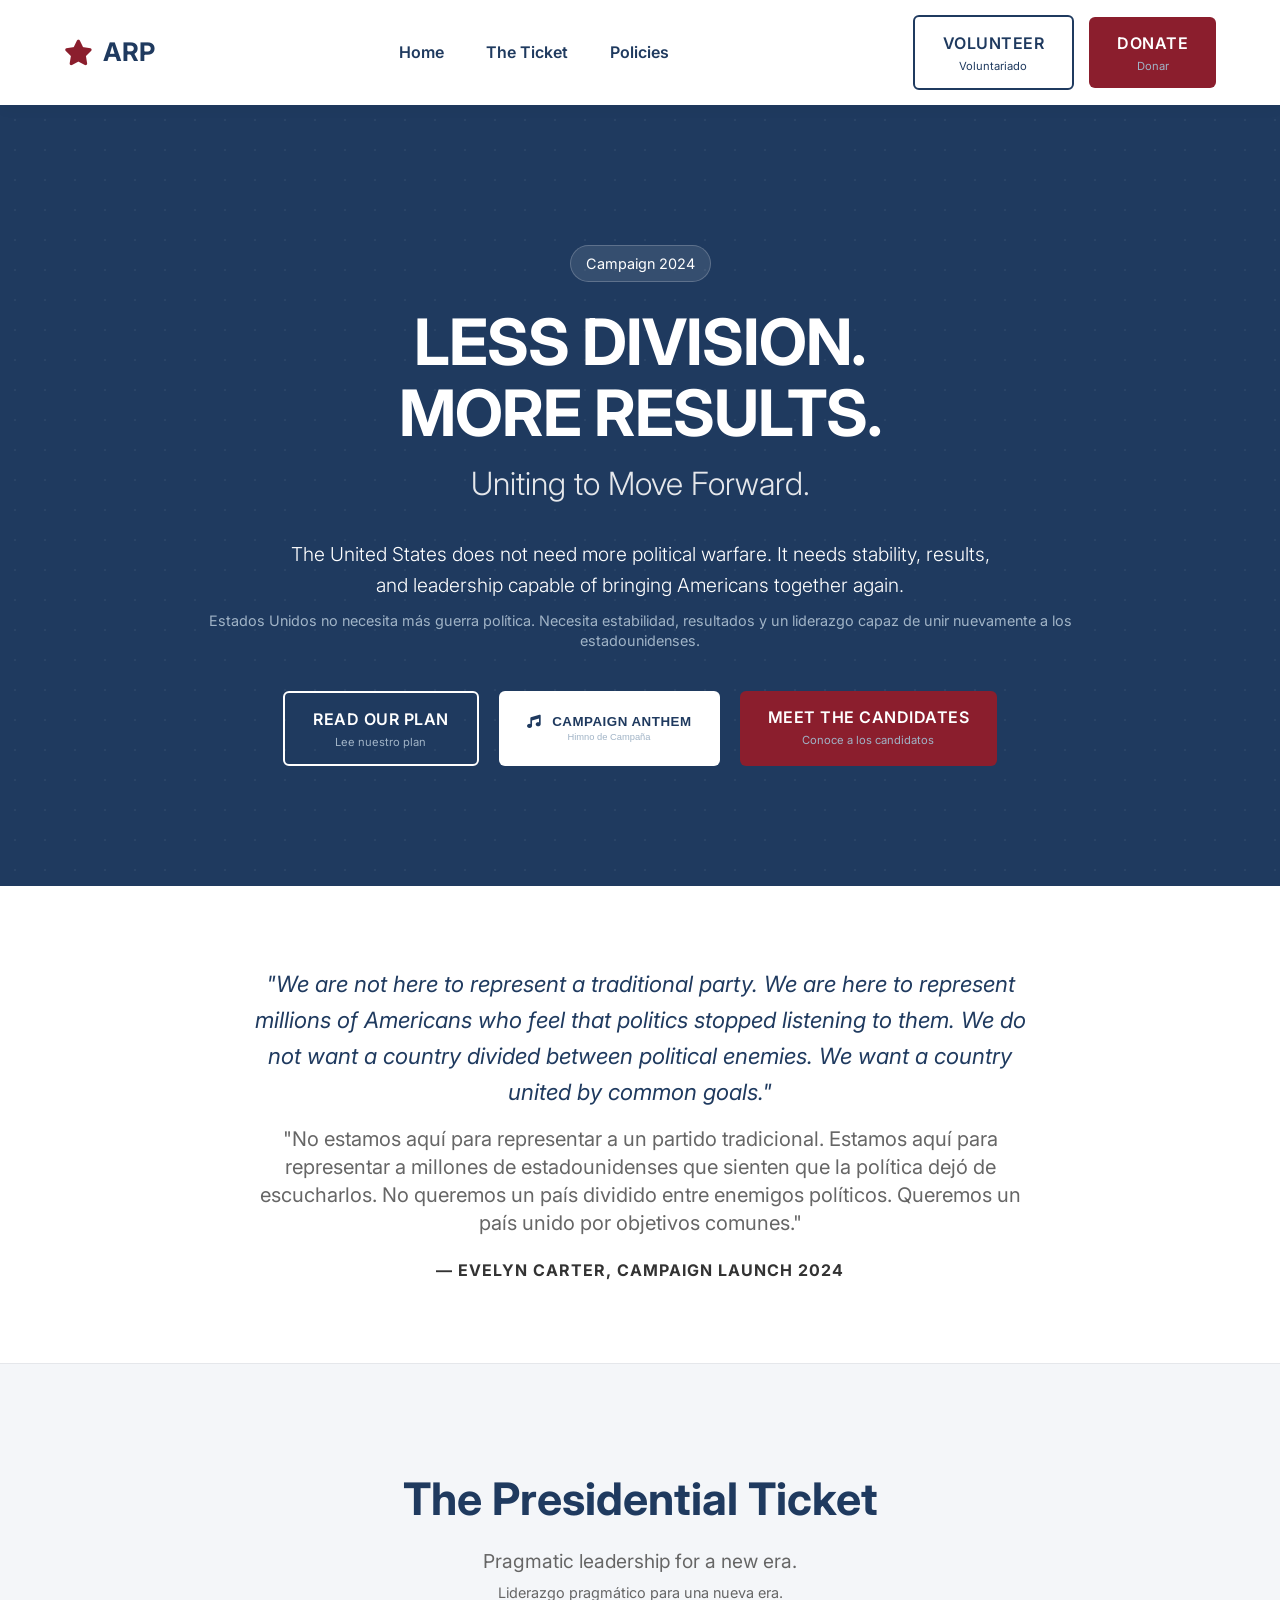
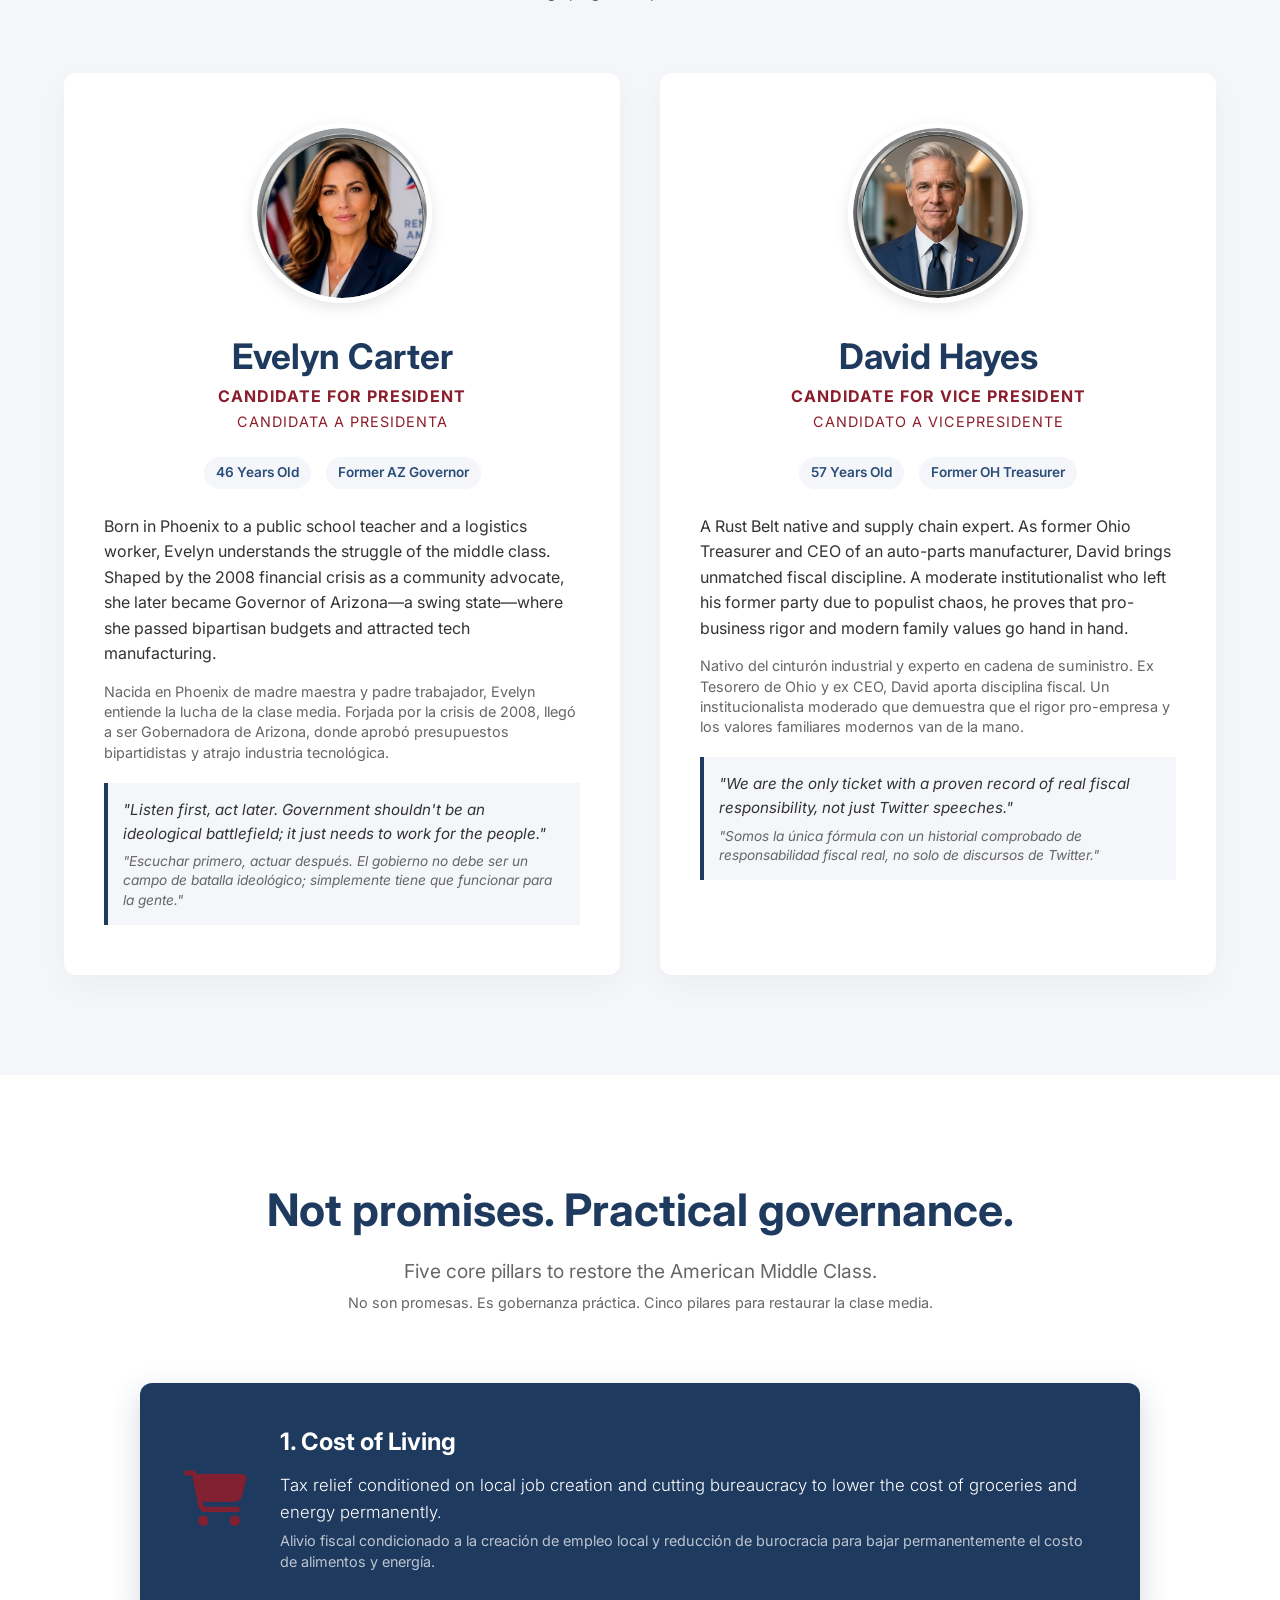
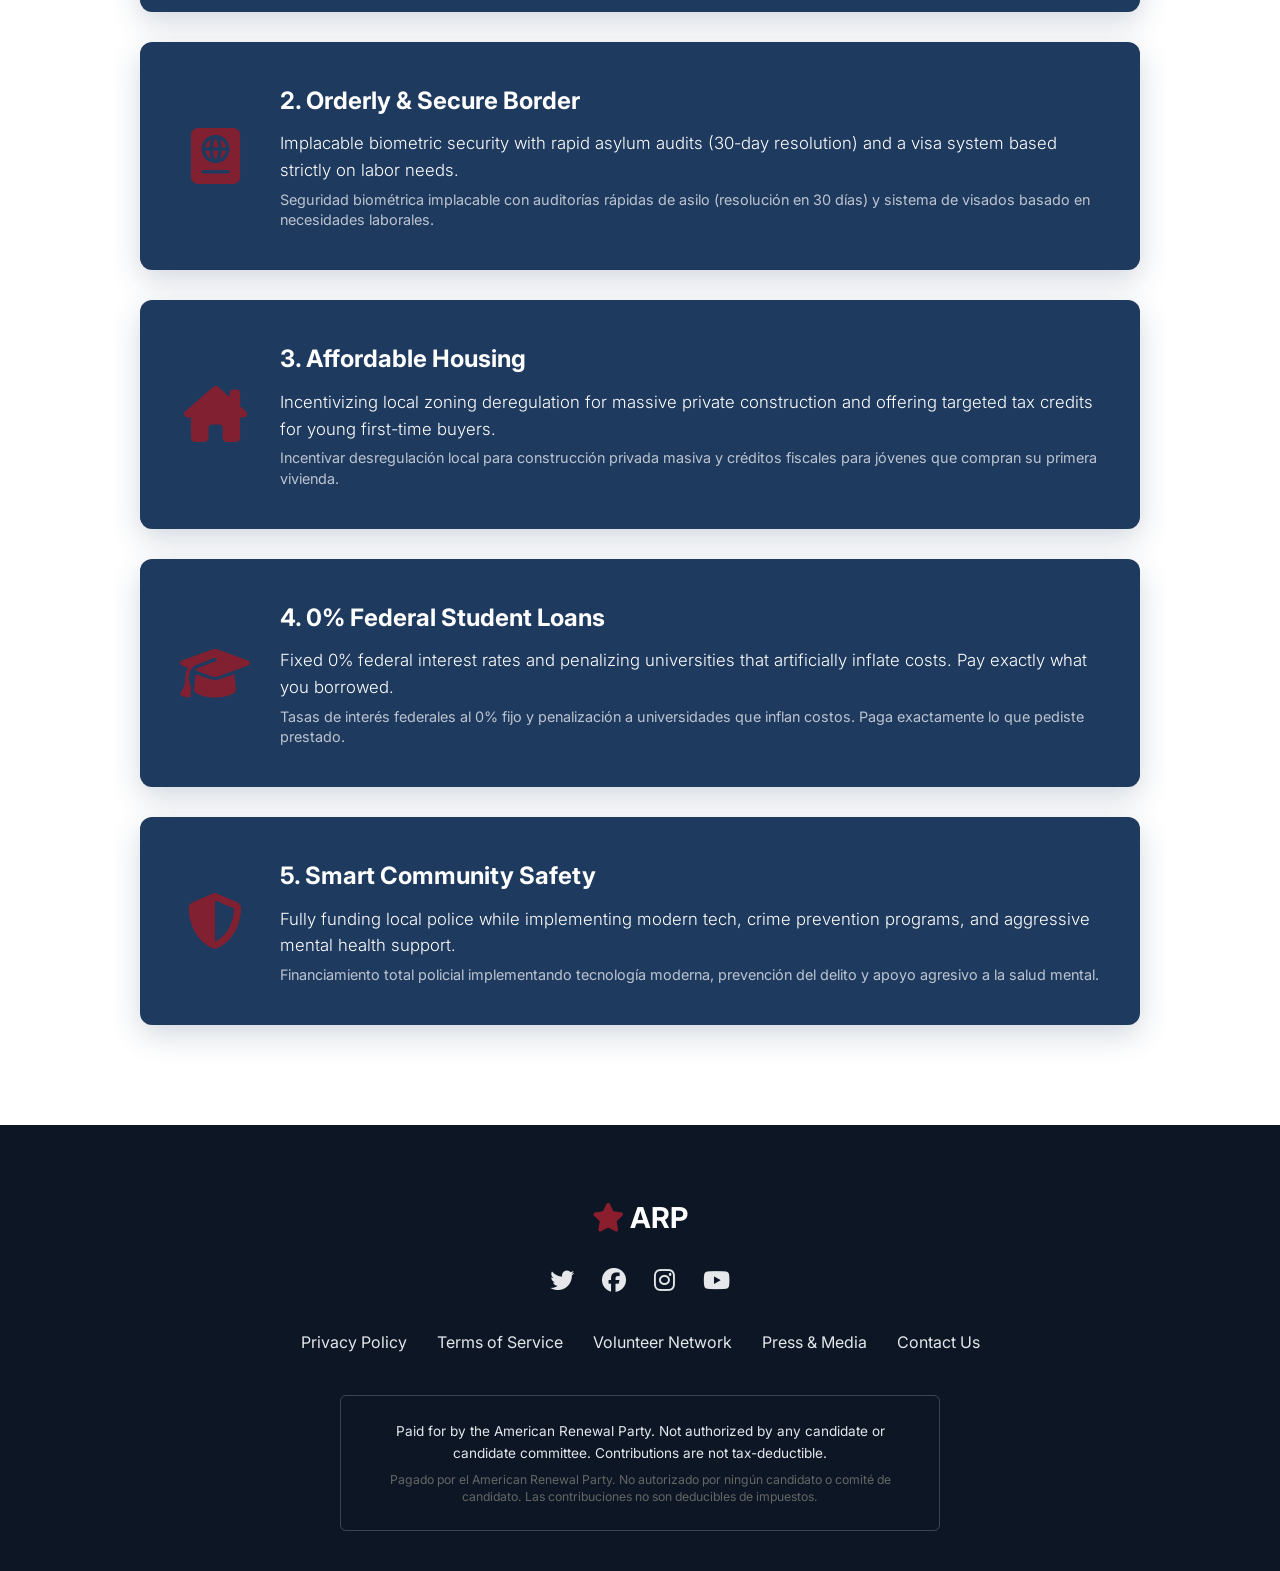
==== commit 6e4b3537: "4d" ====
--- a/index.html
+++ b/index.html
@@ -37,14 +37,14 @@
             </ul>
         </nav>
         <div class="nav-actions">
-            <a href="#" class="btn btn-outline" style="color: var(--steel-blue); border-color: var(--steel-blue);">
+            <a href="https://forms.gle/cQMzwrTe5Xs1odG88" target="_blank" rel="noopener noreferrer" class="btn btn-outline-blue">
                 Volunteer
                 <span class="es-text" style="color: inherit;">Voluntariado</span>
             </a>
-            <a href="#" class="btn btn-red">
-                DONATE
-                <span class="es-text">Donar</span>
-            </a>
+        <a href="pago.html" target="_blank" rel="noopener noreferrer" class="btn btn-red">
+            DONATE
+            <span class="es-text">Donar</span>
+        </a>
         </div>
     </header>
 
@@ -325,4 +325,4 @@
         });
     </script>
 </body>
-</html>+</html>     
--- a/css/styles.css
+++ b/css/styles.css
@@ -79,6 +79,10 @@
 .btn-outline { border: 2px solid var(--white); color: var(--white); }
 .btn-outline:hover { background-color: var(--white); color: var(--steel-blue); }
 
+/* NUEVO: Botón de contorno azul para fondos claros (Menú) */
+.btn-outline-blue { border: 2px solid var(--steel-blue); color: var(--steel-blue); }
+.btn-outline-blue:hover { background-color: var(--steel-blue); color: var(--white); transform: translateY(-2px); box-shadow: 0 4px 10px rgba(31, 58, 95, 0.3); }
+
 .btn-white { background-color: var(--white); color: var(--steel-blue); }
 .btn-white:hover { background-color: var(--silver-gray); transform: translateY(-2px); box-shadow: 0 4px 10px rgba(255, 255, 255, 0.3); }
 
@@ -98,9 +102,43 @@
 }
 .logo { font-size: 1.6rem; font-weight: 700; color: var(--steel-blue); display: flex; align-items: center; gap: 10px; }
 .logo i { color: var(--dark-red); }
-.nav-links { display: flex; gap: 30px; }
-.nav-links a { font-weight: 600; color: var(--steel-blue); transition: color 0.3s ease; }
-.nav-links a:hover { color: var(--dark-red); }
+
+/* ACTUALIZACIÓN: Mejoras visuales al menú de navegación */
+.nav-links { display: flex; gap: 10px; } /* Reducimos el gap porque ahora los enlaces tienen padding */
+.nav-links a {
+    font-weight: 600;
+    color: var(--steel-blue);
+    padding: 8px 16px; /* Amplía la zona de clic */
+    border-radius: 8px; /* Bordes redondeados sutiles */
+    transition: all 0.3s ease;
+    position: relative; /* Necesario para la animación del subrayado */
+}
+
+/* Efecto hover: Cambio de color de letra y fondo sutil */
+.nav-links a:hover {
+    color: var(--dark-red);
+    background-color: rgba(31, 58, 95, 0.04); /* Fondo azuladito transparente */
+}
+
+/* Subrayado animado (Línea roja) */
+.nav-links a::after {
+    content: '';
+    position: absolute;
+    width: 0;
+    height: 2px;
+    bottom: 4px; /* Posición del subrayado */
+    left: 50%; /* Arranca en el centro */
+    background-color: var(--dark-red);
+    transition: all 0.3s ease;
+    transform: translateX(-50%); /* Lo mantiene centrado mientras crece */
+    border-radius: 2px;
+}
+
+/* Al hacer hover, la línea crece al 60% del ancho de la palabra */
+.nav-links a:hover::after {
+    width: 60%;
+}
+
 .nav-actions { display: flex; gap: 15px; align-items: center; }
 
 /* ========================================
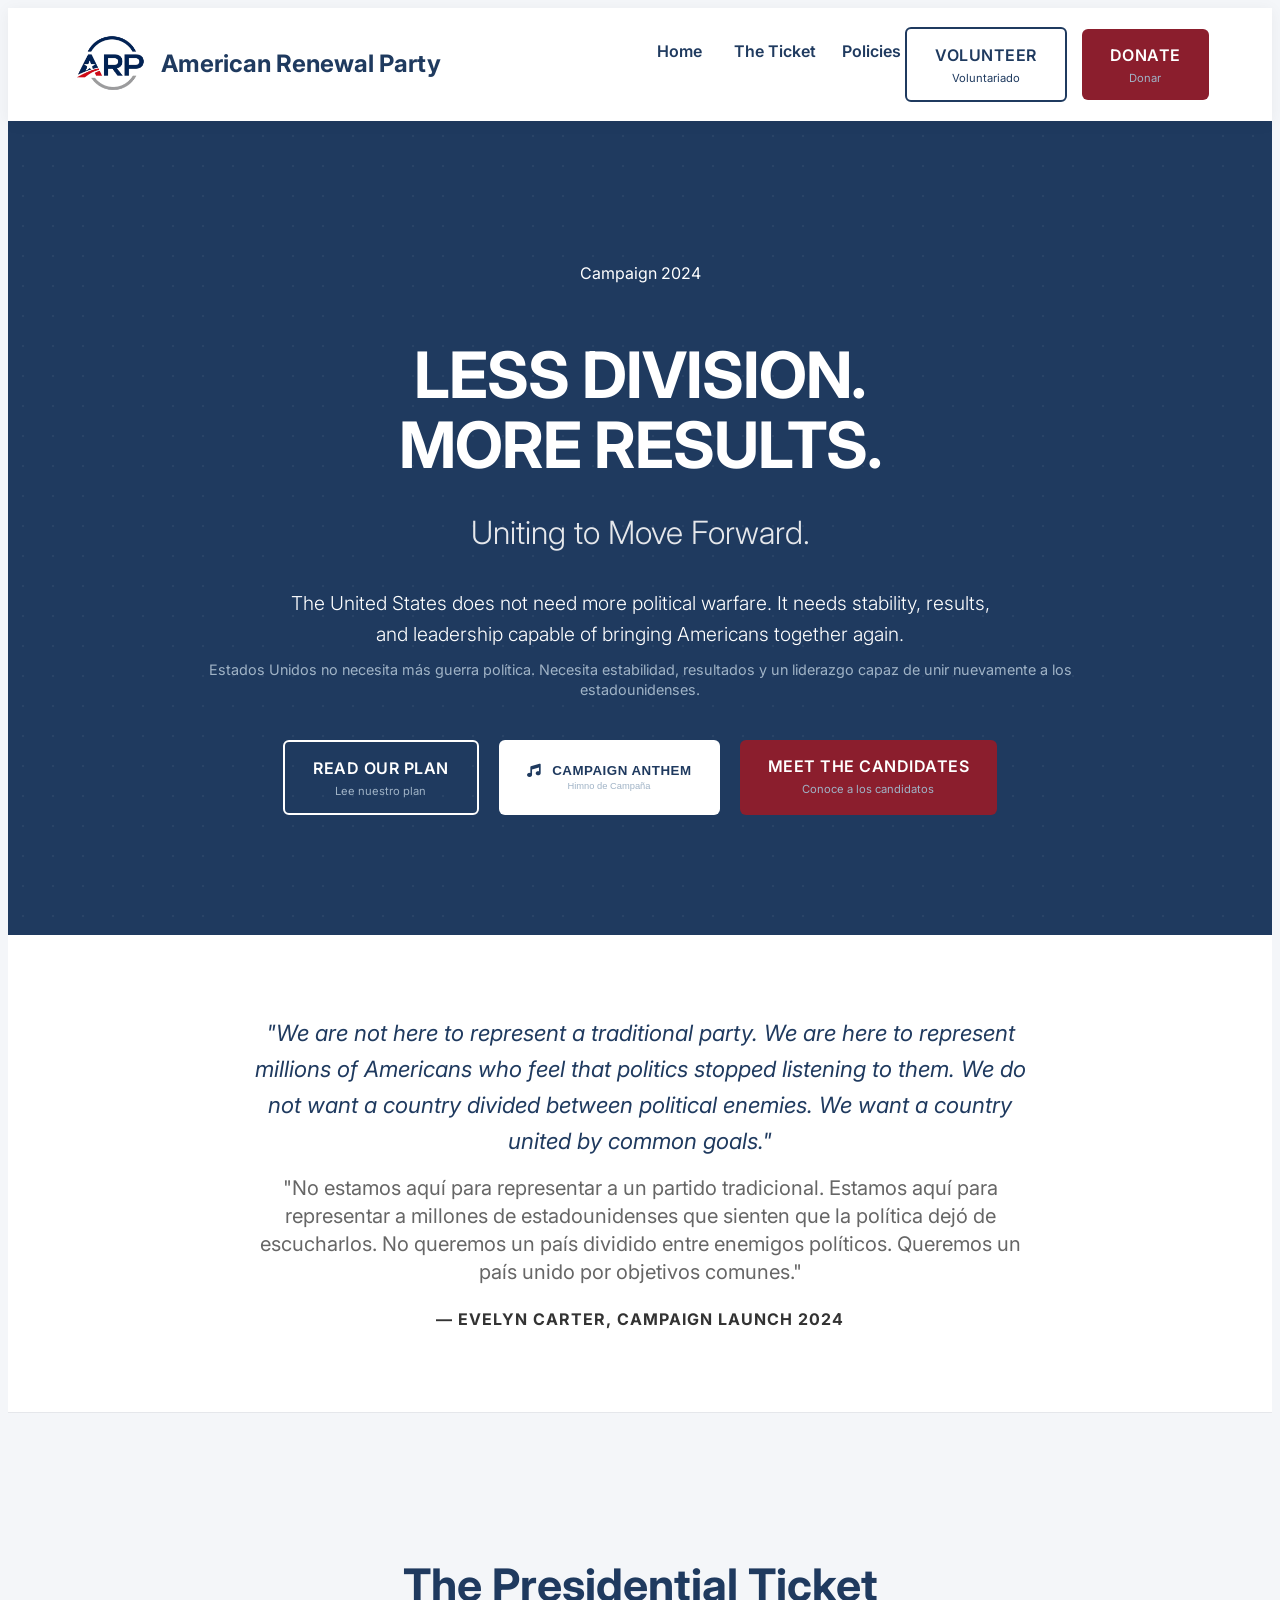
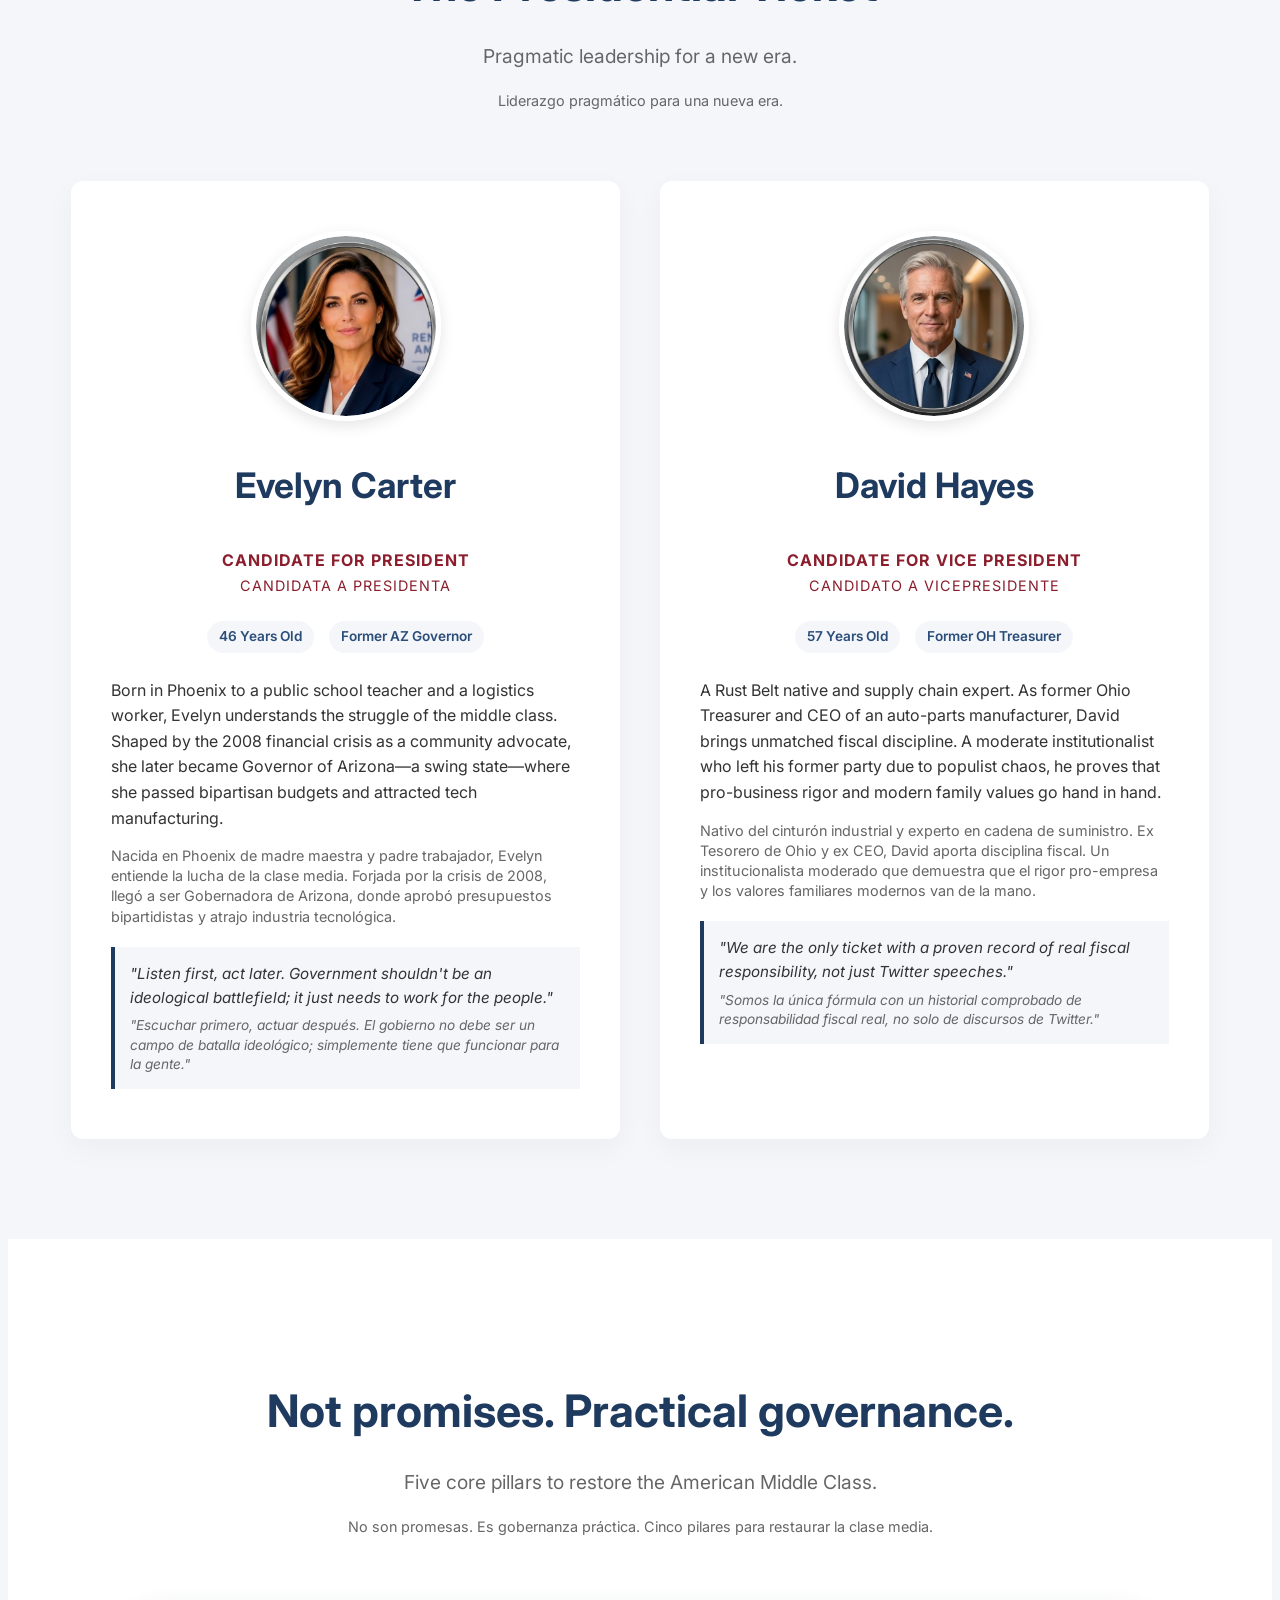
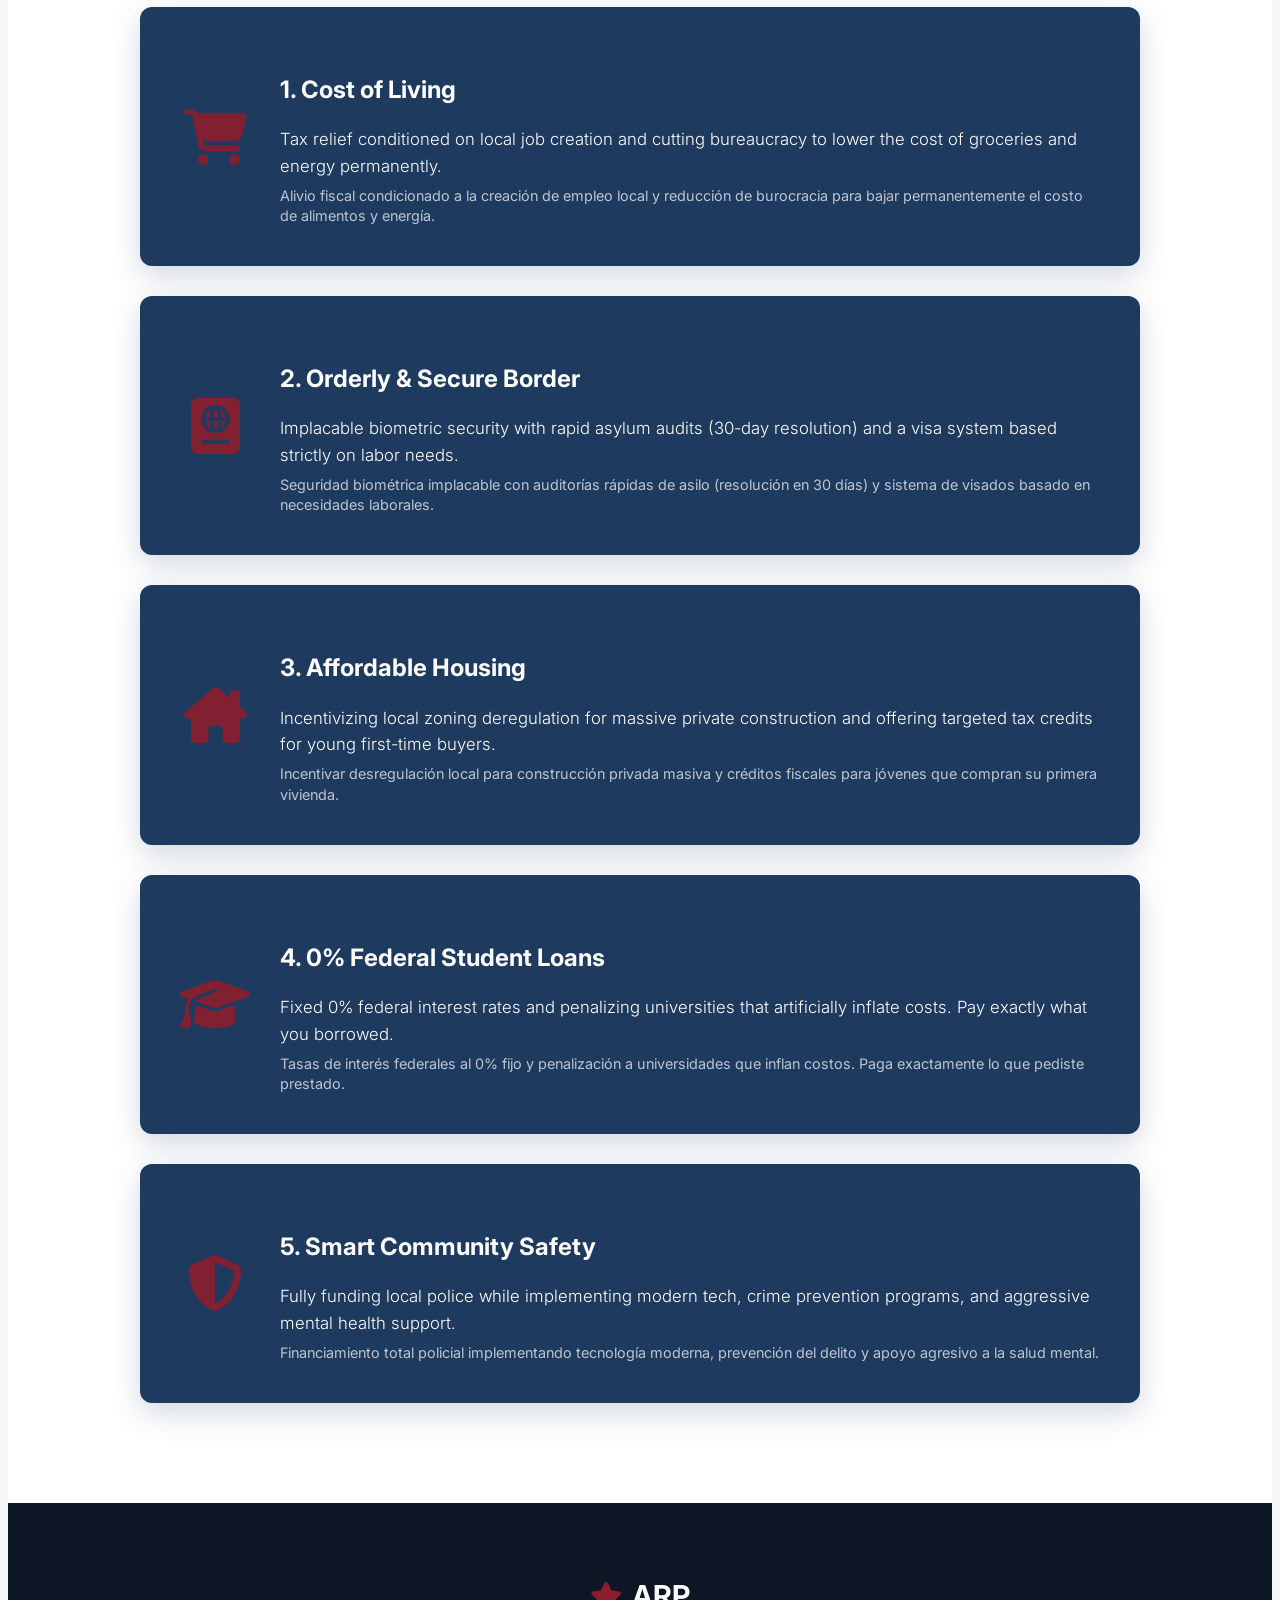
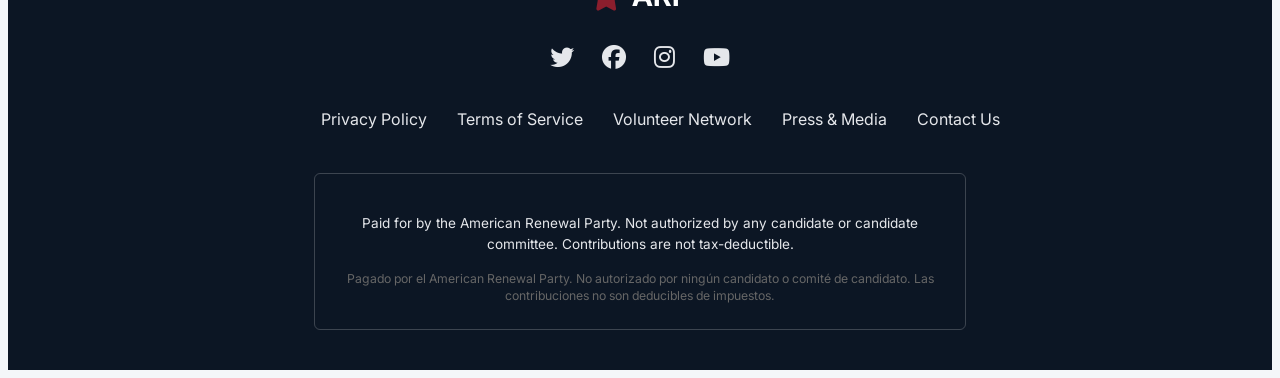
==== commit 6dd60a81: "5to" ====
--- a/index.html
+++ b/index.html
@@ -27,7 +27,13 @@
          ======================================== -->
     <header>
         <div class="logo">
-            <i class="fa-solid fa-star"></i> ARP
+            <img src="assets/images/ARP-removebg-preview.png" style="max-width: 15%; height: auto;" alt="Logo ARP">
+            
+            <!-- Este texto se verá en computadoras -->
+            <span class="logo-desktop">American Renewal Party</span>
+            
+            <!-- Este texto se verá en celulares -->
+            <span class="logo-mobile">ARP</span>
         </div>
         <nav>
             <ul class="nav-links">
--- a/css/styles.css
+++ b/css/styles.css
@@ -1,244 +1,270 @@
+/* STREAMING_CHUNK:Configuring variables and global resets... /
+/ ========================================
+CSS VARIABLES & PALETTE
+======================================== */
+:root {
+--steel-blue: #1F3A5F;
+--steel-light: #2A4D7A;
+--white: #FFFFFF;
+--silver-gray: #E5E7EB;
+--light-bg: #F4F6F9;
+--dark-red: #8B1E2D;
+--text-main: #333333;
+--text-light: #666666;
+--dark-bg: #152740;
+}
+
 /* ========================================
-   CSS VARIABLES & PALETTE
-   ======================================== */
-:root {
-    --steel-blue: #1F3A5F;
-    --steel-light: #2A4D7A;
-    --white: #FFFFFF;
-    --silver-gray: #E5E7EB;
-    --light-bg: #F4F6F9;
-    --dark-red: #8B1E2D;
-    --text-main: #333333;
-    --text-light: #666666;
-    --dark-bg: #152740;
-}
-
-/* ========================================
-   GLOBAL STYLES
-   ======================================== */
-* { margin: 0; padding: 0; box-sizing: border-box; }
+GLOBAL STYLES
+======================================== */
+
+{ margin: 0; padding: 0; box-sizing: border-box; }
 html { scroll-behavior: smooth; }
 body {
-    font-family: 'Inter', sans-serif;
-    color: var(--text-main);
-    background-color: var(--light-bg);
-    line-height: 1.6;
+font-family: 'Inter', sans-serif;
+color: var(--text-main);
+background-color: var(--light-bg);
+line-height: 1.6;
 }
 a { text-decoration: none; color: inherit; }
 ul { list-style: none; }
 
+/* STREAMING_CHUNK:Setting up container and utility classes... */
 .container {
-    max-width: 1200px;
-    margin: 0 auto;
-    padding: 0 5%;
+max-width: 1200px;
+margin: 0 auto;
+padding: 0 5%;
 }
 
 /* Bilingual Styling */
 .es-text {
-    display: block;
-    font-size: 0.9em;
-    color: var(--text-light);
-    margin-top: 6px;
-    font-weight: 400;
-    line-height: 1.4;
+display: block;
+font-size: 0.9em;
+color: var(--text-light);
+margin-top: 6px;
+font-weight: 400;
+line-height: 1.4;
 }
 .dark-bg .es-text, .hero .es-text, .btn .es-text {
-    color: #A0B3C6;
+color: #A0B3C6;
 }
 
 /* Animations */
 .fade-in {
-    animation: fadeIn 1s ease-out forwards;
-    opacity: 0;
-    transform: translateY(20px);
+animation: fadeIn 1s ease-out forwards;
+opacity: 0;
+transform: translateY(20px);
 }
 @keyframes fadeIn {
-    to { opacity: 1; transform: translateY(0); }
-}
-
-/* ========================================
-   BUTTONS
-   ======================================== */
+to { opacity: 1; transform: translateY(0); }
+}
+
+/* STREAMING_CHUNK:Styling the button components... /
+/ ========================================
+BUTTONS
+======================================== */
 .btn {
-    display: inline-block;
-    padding: 14px 28px;
-    border-radius: 6px;
-    font-weight: 600;
-    text-transform: uppercase;
-    letter-spacing: 0.5px;
-    transition: all 0.3s ease;
-    cursor: pointer;
-    border: none;
-    text-align: center;
+display: inline-block;
+padding: 14px 28px;
+border-radius: 6px;
+font-weight: 600;
+text-transform: uppercase;
+letter-spacing: 0.5px;
+transition: all 0.3s ease;
+cursor: pointer;
+border: none;
+text-align: center;
 }
 .btn .es-text { margin-top: 2px; font-size: 0.7em; letter-spacing: 0; text-transform: none; }
+
 .btn-blue { background-color: var(--steel-blue); color: var(--white); }
 .btn-blue:hover { background-color: #162a45; transform: translateY(-2px); box-shadow: 0 4px 10px rgba(31, 58, 95, 0.3); }
+
 .btn-red { background-color: var(--dark-red); color: var(--white); }
 .btn-red:hover { background-color: #6a1622; transform: translateY(-2px); box-shadow: 0 4px 10px rgba(139, 30, 45, 0.3); }
-.btn-outline { border: 2px solid var(--white); color: var(--white); }
+
+.btn-outline { border: 2px solid var(--white); color: var(--white); background: transparent; }
 .btn-outline:hover { background-color: var(--white); color: var(--steel-blue); }
 
-/* NUEVO: Botón de contorno azul para fondos claros (Menú) */
-.btn-outline-blue { border: 2px solid var(--steel-blue); color: var(--steel-blue); }
-.btn-outline-blue:hover { background-color: var(--steel-blue); color: var(--white); transform: translateY(-2px); box-shadow: 0 4px 10px rgba(31, 58, 95, 0.3); }
+.btn-outline-blue { border: 2px solid var(--steel-blue); color: var(--steel-blue); background: transparent; }
+.btn-outline-blue:hover { background-color: var(--steel-blue); color: var(--white); transform: translateY(-2px); box-shadow: 0 4px 10px rgba(31, 58, 95, 0.2); }
 
 .btn-white { background-color: var(--white); color: var(--steel-blue); }
 .btn-white:hover { background-color: var(--silver-gray); transform: translateY(-2px); box-shadow: 0 4px 10px rgba(255, 255, 255, 0.3); }
 
-/* ========================================
-   1. HEADER / NAVBAR
-   ======================================== */
+/* STREAMING_CHUNK:Designing the navigation header and animated links... /
+/ ========================================
+
+HEADER / NAVBAR
+======================================== */
 header {
-    background-color: var(--white);
-    position: sticky;
-    top: 0;
-    z-index: 1000;
-    box-shadow: 0 2px 15px rgba(0,0,0,0.05);
-    padding: 15px 5%;
-    display: flex;
-    justify-content: space-between;
-    align-items: center;
-}
-.logo { font-size: 1.6rem; font-weight: 700; color: var(--steel-blue); display: flex; align-items: center; gap: 10px; }
+background-color: var(--white);
+position: sticky;
+top: 0;
+z-index: 1000;
+box-shadow: 0 2px 15px rgba(0,0,0,0.05);
+padding: 15px 5%;
+display: flex;
+justify-content: space-between;
+align-items: center;
+}
+.logo { font-size: 1.5rem; font-weight: 700; color: var(--steel-blue); display: flex; align-items: center; gap: 10px; }
 .logo i { color: var(--dark-red); }
 
-/* ACTUALIZACIÓN: Mejoras visuales al menú de navegación */
-.nav-links { display: flex; gap: 10px; } /* Reducimos el gap porque ahora los enlaces tienen padding */
+/* Logo Responsivo */
+.logo-mobile { display: none; }
+
+/* Mejoras visuales al menú de navegación */
+.nav-links { display: flex; gap: 10px; }
 .nav-links a {
-    font-weight: 600;
-    color: var(--steel-blue);
-    padding: 8px 16px; /* Amplía la zona de clic */
-    border-radius: 8px; /* Bordes redondeados sutiles */
-    transition: all 0.3s ease;
-    position: relative; /* Necesario para la animación del subrayado */
-}
-
-/* Efecto hover: Cambio de color de letra y fondo sutil */
+font-weight: 600;
+color: var(--steel-blue);
+padding: 8px 16px;
+border-radius: 8px;
+transition: all 0.3s ease;
+position: relative;
+}
+
+/* Efecto hover menú */
 .nav-links a:hover {
-    color: var(--dark-red);
-    background-color: rgba(31, 58, 95, 0.04); /* Fondo azuladito transparente */
-}
-
-/* Subrayado animado (Línea roja) */
+color: var(--dark-red);
+background-color: rgba(31, 58, 95, 0.04);
+}
+
+/* Subrayado animado menú */
 .nav-links a::after {
-    content: '';
-    position: absolute;
-    width: 0;
-    height: 2px;
-    bottom: 4px; /* Posición del subrayado */
-    left: 50%; /* Arranca en el centro */
-    background-color: var(--dark-red);
-    transition: all 0.3s ease;
-    transform: translateX(-50%); /* Lo mantiene centrado mientras crece */
-    border-radius: 2px;
-}
-
-/* Al hacer hover, la línea crece al 60% del ancho de la palabra */
+content: '';
+position: absolute;
+width: 0;
+height: 2px;
+bottom: 4px;
+left: 50%;
+background-color: var(--dark-red);
+transition: all 0.3s ease;
+transform: translateX(-50%);
+border-radius: 2px;
+}
 .nav-links a:hover::after {
-    width: 60%;
+width: 60%;
 }
 
 .nav-actions { display: flex; gap: 15px; align-items: center; }
 
-/* ========================================
-   2. HERO SECTION
-   ======================================== */
+/* STREAMING_CHUNK:Styling the Hero section and Official Brand Badge... /
+/ ========================================
+2. HERO SECTION
+======================================== */
 .hero {
-    background-color: var(--steel-blue);
-    color: var(--white);
-    padding: 140px 5% 120px;
-    text-align: center;
-    position: relative;
-    overflow: hidden;
+background-color: var(--steel-blue);
+color: var(--white);
+padding: 140px 5% 120px;
+text-align: center;
+position: relative;
+overflow: hidden;
 }
 .hero::before {
-    content: ''; position: absolute; top: 0; left: 0; right: 0; bottom: 0;
-    background-image: radial-gradient(circle, rgba(255,255,255,0.05) 1px, transparent 1px);
-    background-size: 30px 30px; pointer-events: none;
+content: ''; position: absolute; top: 0; left: 0; right: 0; bottom: 0;
+background-image: radial-gradient(circle, rgba(255,255,255,0.05) 1px, transparent 1px);
+background-size: 30px 30px; pointer-events: none;
 }
 .hero-content { position: relative; z-index: 1; max-width: 900px; margin: 0 auto; }
-.hero-badge {
-    display: inline-block; padding: 6px 15px; background: rgba(255,255,255,0.1);
-    border-radius: 20px; font-size: 0.9rem; margin-bottom: 25px; border: 1px solid rgba(255,255,255,0.2);
-}
+
+/* Insignia Oficial del Partido en el Hero */
+.hero-brand {
+display: inline-flex;
+align-items: center;
+gap: 12px;
+margin-bottom: 25px;
+padding: 8px 25px;
+background: rgba(255, 255, 255, 0.05);
+border: 1px solid rgba(255, 255, 255, 0.15);
+border-radius: 30px;
+box-shadow: 0 4px 15px rgba(0,0,0,0.1);
+}
+.hero-brand i { color: var(--dark-red); font-size: 1.4rem; }
+.hero-brand-text { font-size: 1.1rem; font-weight: 700; letter-spacing: 2px; text-transform: uppercase; color: var(--white); }
+
 .hero h1 { font-size: 4rem; font-weight: 700; margin-bottom: 10px; letter-spacing: -1px; line-height: 1.1; }
 .hero h2 { font-size: 2rem; font-weight: 300; margin-bottom: 30px; color: var(--silver-gray); }
 .hero p.lead { font-size: 1.2rem; font-weight: 300; margin-bottom: 10px; max-width: 700px; margin-left: auto; margin-right: auto; }
 .hero-buttons { display: flex; justify-content: center; gap: 20px; margin-top: 40px; }
 
+/* STREAMING_CHUNK:Formatting the Manifesto and Candidate Cards... /
+/ ========================================
+3. SPEECH / MANIFESTO BLOCK
+======================================== */
+.manifesto {
+background-color: var(--white);
+padding: 80px 5%;
+text-align: center;
+border-bottom: 1px solid var(--silver-gray);
+}
+.manifesto blockquote {
+max-width: 800px; margin: 0 auto; font-size: 1.4rem; font-style: italic; color: var(--steel-blue); line-height: 1.6;
+}
+.manifesto .author {
+margin-top: 20px; font-weight: 700; color: var(--text-main); text-transform: uppercase; letter-spacing: 1px;
+}
+
 /* ========================================
-   3. SPEECH / MANIFESTO BLOCK
-   ======================================== */
-.manifesto {
-    background-color: var(--white);
-    padding: 80px 5%;
-    text-align: center;
-    border-bottom: 1px solid var(--silver-gray);
-}
-.manifesto blockquote {
-    max-width: 800px; margin: 0 auto; font-size: 1.4rem; font-style: italic; color: var(--steel-blue); line-height: 1.6;
-}
-.manifesto .author {
-    margin-top: 20px; font-weight: 700; color: var(--text-main); text-transform: uppercase; letter-spacing: 1px;
-}
-
-/* ========================================
-   4. PRESIDENTIAL TICKET SECTION
-   ======================================== */
+4. PRESIDENTIAL TICKET SECTION
+======================================== */
 .ticket-section { padding: 100px 5%; background-color: var(--light-bg); }
 .section-header { text-align: center; margin-bottom: 70px; }
 .section-header h2 { font-size: 2.8rem; color: var(--steel-blue); margin-bottom: 10px; }
 
 .ticket-container { max-width: 1200px; margin: 0 auto; display: grid; grid-template-columns: 1fr 1fr; gap: 40px; }
 .candidate-card {
-    background: var(--white); padding: 50px 40px; border-radius: 12px; box-shadow: 0 10px 30px rgba(0,0,0,0.04);
-    transition: transform 0.3s ease; position: relative; overflow: hidden;
+background: var(--white); padding: 50px 40px; border-radius: 12px; box-shadow: 0 10px 30px rgba(0,0,0,0.04);
+transition: transform 0.3s ease; position: relative; overflow: hidden;
 }
 .candidate-card:hover { transform: translateY(-5px); box-shadow: 0 15px 40px rgba(0,0,0,0.08); }
 .candidate-card::top-border {
-    content: ''; position: absolute; top: 0; left: 0; right: 0; height: 5px; background-color: var(--steel-blue);
-}
-
+content: ''; position: absolute; top: 0; left: 0; right: 0; height: 5px; background-color: var(--steel-blue);
+}
+
+/* STREAMING_CHUNK:Perfecting image alignment and circular framing... */
 .img-placeholder {
-    width: 180px; height: 180px;
-    margin: 0 auto 25px; display: flex; align-items: center; justify-content: center;
-    border: 5px solid var(--white);
-    box-shadow: 0 5px 15px rgba(0,0,0,0.1);
-    border-radius: 50%;
-    overflow: hidden;
+width: 180px; height: 180px;
+margin: 0 auto 25px; display: flex; align-items: center; justify-content: center;
+border: 5px solid var(--white);
+box-shadow: 0 5px 15px rgba(0,0,0,0.1);
+border-radius: 50%;
+overflow: hidden;
 }
 
 .img-placeholder img {
-    width: 100%;
-    height: 100%;
-    object-fit: cover;
-    border-radius: 50%;
-    object-position: center 15%;
+width: 100%;
+height: 100%;
+object-fit: cover;
+border-radius: 50%;
+/* Esta es la clave: ajusta el enfoque de la imagen más hacia arriba. */
+object-position: center 15%;
 }
 
 .candidate-card h3 { color: var(--steel-blue); font-size: 2.2rem; text-align: center; }
 .candidate-role { font-weight: 700; color: var(--dark-red); text-align: center; margin-bottom: 25px; text-transform: uppercase; letter-spacing: 1px; }
 .candidate-stats {
-    display: flex; justify-content: center; gap: 15px; margin-bottom: 25px; font-size: 0.85rem; font-weight: 600; color: var(--steel-light);
+display: flex; justify-content: center; gap: 15px; margin-bottom: 25px; font-size: 0.85rem; font-weight: 600; color: var(--steel-light);
 }
 .candidate-stats span { background: var(--light-bg); padding: 5px 12px; border-radius: 20px; }
 .candidate-bio p { margin-bottom: 15px; font-size: 1rem; color: var(--text-main); }
 .quote-box {
-    background: var(--light-bg); border-left: 4px solid var(--steel-blue); padding: 15px; margin-top: 20px; font-style: italic; font-size: 0.95rem;
-}
-
-/* ========================================
-   5. POLICY SOLUTIONS SECTION
-   ======================================== */
+background: var(--light-bg); border-left: 4px solid var(--steel-blue); padding: 15px; margin-top: 20px; font-style: italic; font-size: 0.95rem;
+}
+
+/* STREAMING_CHUNK:Structuring policy blocks and the website footer... /
+/ ========================================
+5. POLICY SOLUTIONS SECTION
+======================================== */
 .policies-section { padding: 100px 5%; background-color: var(--white); text-align: center; }
 .policies-list {
-    max-width: 1000px; margin: 0 auto; display: flex; flex-direction: column; gap: 30px;
+max-width: 1000px; margin: 0 auto; display: flex; flex-direction: column; gap: 30px;
 }
 .policy-block {
-    background: var(--steel-blue); color: var(--white); padding: 40px; border-radius: 12px;
-    display: flex; align-items: center; gap: 30px; box-shadow: 0 10px 30px rgba(31, 58, 95, 0.2);
-    text-align: left; transition: transform 0.3s ease;
+background: var(--steel-blue); color: var(--white); padding: 40px; border-radius: 12px;
+display: flex; align-items: center; gap: 30px; box-shadow: 0 10px 30px rgba(31, 58, 95, 0.2);
+text-align: left; transition: transform 0.3s ease;
 }
 .policy-block:hover { transform: translateY(-3px); box-shadow: 0 15px 40px rgba(31, 58, 95, 0.3); }
 .policy-block i { font-size: 3.5rem; color: var(--dark-red); opacity: 0.9; min-width: 70px; text-align: center; }
@@ -247,10 +273,10 @@
 .policy-block-content .es-text { color: rgba(255,255,255,0.7); }
 
 /* ========================================
-   6. FOOTER
-   ======================================== */
+6. FOOTER
+======================================== */
 footer { background-color: #0c1624; color: var(--silver-gray); padding: 70px 5% 40px; text-align: center; }
-.footer-logo { font-size: 1.8rem; font-weight: 700; color: var(--white); margin-bottom: 20px; }
+.footer-logo { font-size: 1.8rem; font-weight: 700; color: var(--white); margin-bottom: 20px; display: flex; justify-content: center; align-items: center; gap: 10px; }
 .footer-social { margin-bottom: 30px; }
 .footer-social a { color: var(--silver-gray); font-size: 1.5rem; margin: 0 12px; transition: color 0.3s ease; }
 .footer-social a:hover { color: var(--white); }
@@ -258,17 +284,18 @@
 .footer-links a:hover { color: var(--white); text-decoration: underline; }
 .disclaimer-box { border: 1px solid rgba(255,255,255,0.2); padding: 25px; max-width: 600px; margin: 0 auto; border-radius: 6px; font-size: 0.85rem; }
 
-/* ========================================
-   7. FLOATING AUDIO PLAYER
-   ======================================== */
+/* STREAMING_CHUNK:Styling the sleek floating audio player... /
+/ ========================================
+7. FLOATING AUDIO PLAYER
+======================================== */
 .campaign-player {
-    position: fixed; bottom: 30px; right: 30px;
-    background: var(--white); color: var(--steel-blue);
-    border-radius: 50px; display: flex; align-items: center;
-    padding: 10px 20px 10px 12px; gap: 15px;
-    box-shadow: 0 10px 30px rgba(0,0,0,0.15); z-index: 9999;
-    transition: transform 0.4s cubic-bezier(0.175, 0.885, 0.32, 1.275), opacity 0.4s ease;
-    overflow: hidden; border: 1px solid var(--silver-gray);
+position: fixed; bottom: 30px; right: 30px;
+background: var(--white); color: var(--steel-blue);
+border-radius: 50px; display: flex; align-items: center;
+padding: 10px 20px 10px 12px; gap: 15px;
+box-shadow: 0 10px 30px rgba(0,0,0,0.15); z-index: 9999;
+transition: transform 0.4s cubic-bezier(0.175, 0.885, 0.32, 1.275), opacity 0.4s ease;
+overflow: hidden; border: 1px solid var(--silver-gray);
 }
 .campaign-player.hidden { transform: translateY(120px) scale(0.9); opacity: 0; pointer-events: none; }
 .player-controls button, .player-close button { background: none; border: none; cursor: pointer; display: flex; align-items: center; justify-content: center; }
@@ -283,29 +310,38 @@
 .player-progress-container { position: absolute; bottom: 0; left: 0; width: 100%; height: 4px; background: var(--silver-gray); }
 .player-progress { height: 100%; background: var(--dark-red); width: 0%; transition: width 0.1s linear; }
 
-/* ========================================
-   RESPONSIVE
-   ======================================== */
+/* STREAMING_CHUNK:Implementing mobile responsiveness and media queries... /
+/ ========================================
+RESPONSIVE
+======================================== */
 @media (max-width: 992px) {
-    .ticket-container { grid-template-columns: 1fr; }
-    .policy-block { flex-direction: column; text-align: center; }
-    .policy-block i { margin-bottom: 10px; min-width: auto; }
-    .hero h1 { font-size: 3rem; }
-    .hero h2 { font-size: 1.5rem; }
-}
+.ticket-container { grid-template-columns: 1fr; }
+.policy-block { flex-direction: column; text-align: center; }
+.policy-block i { margin-bottom: 10px; min-width: auto; }
+.hero h1 { font-size: 3rem; }
+.hero h2 { font-size: 1.5rem; }
+}
+
 @media (max-width: 768px) {
-    header { flex-direction: column; gap: 15px; }
-    .nav-links { flex-wrap: wrap; justify-content: center; gap: 15px; }
-    .nav-actions { width: 100%; flex-direction: column; gap: 15px; }
-    .nav-actions .btn { width: 100%; }
-    .hero { padding: 100px 5% 80px; }
-    .hero-buttons { flex-direction: column; width: 100%; max-width: 350px; margin: 40px auto 0; }
-    .hero-buttons .btn { width: 100%; }
-    .manifesto blockquote { font-size: 1.1rem; }
-    .policy-block { padding: 30px 20px; }
-
-    /* Audio Player Mobile */
-    .campaign-player { bottom: 15px; right: 15px; left: 15px; border-radius: 12px; justify-content: space-between; }
-    .player-info { border-right: none; }
-}
-```+/* Navbar Mobile Logo Logic */
+.logo-desktop { display: none; }
+.logo-mobile { display: inline; }
+
+/* Hero Brand Mobile */
+.hero-brand-text { font-size: 0.9rem; }
+.hero-brand { gap: 8px; padding: 6px 15px; }
+
+header { flex-direction: column; gap: 15px; }
+.nav-links { flex-wrap: wrap; justify-content: center; gap: 15px; }
+.nav-actions { width: 100%; flex-direction: column; gap: 15px; }
+.nav-actions .btn { width: 100%; }
+.hero { padding: 100px 5% 80px; }
+.hero-buttons { flex-direction: column; width: 100%; max-width: 350px; margin: 40px auto 0; }
+.hero-buttons .btn { width: 100%; }
+.manifesto blockquote { font-size: 1.1rem; }
+.policy-block { padding: 30px 20px; }
+
+/* Audio Player Mobile */
+.campaign-player { bottom: 15px; right: 15px; left: 15px; border-radius: 12px; justify-content: space-between; }
+.player-info { border-right: none; }
+
